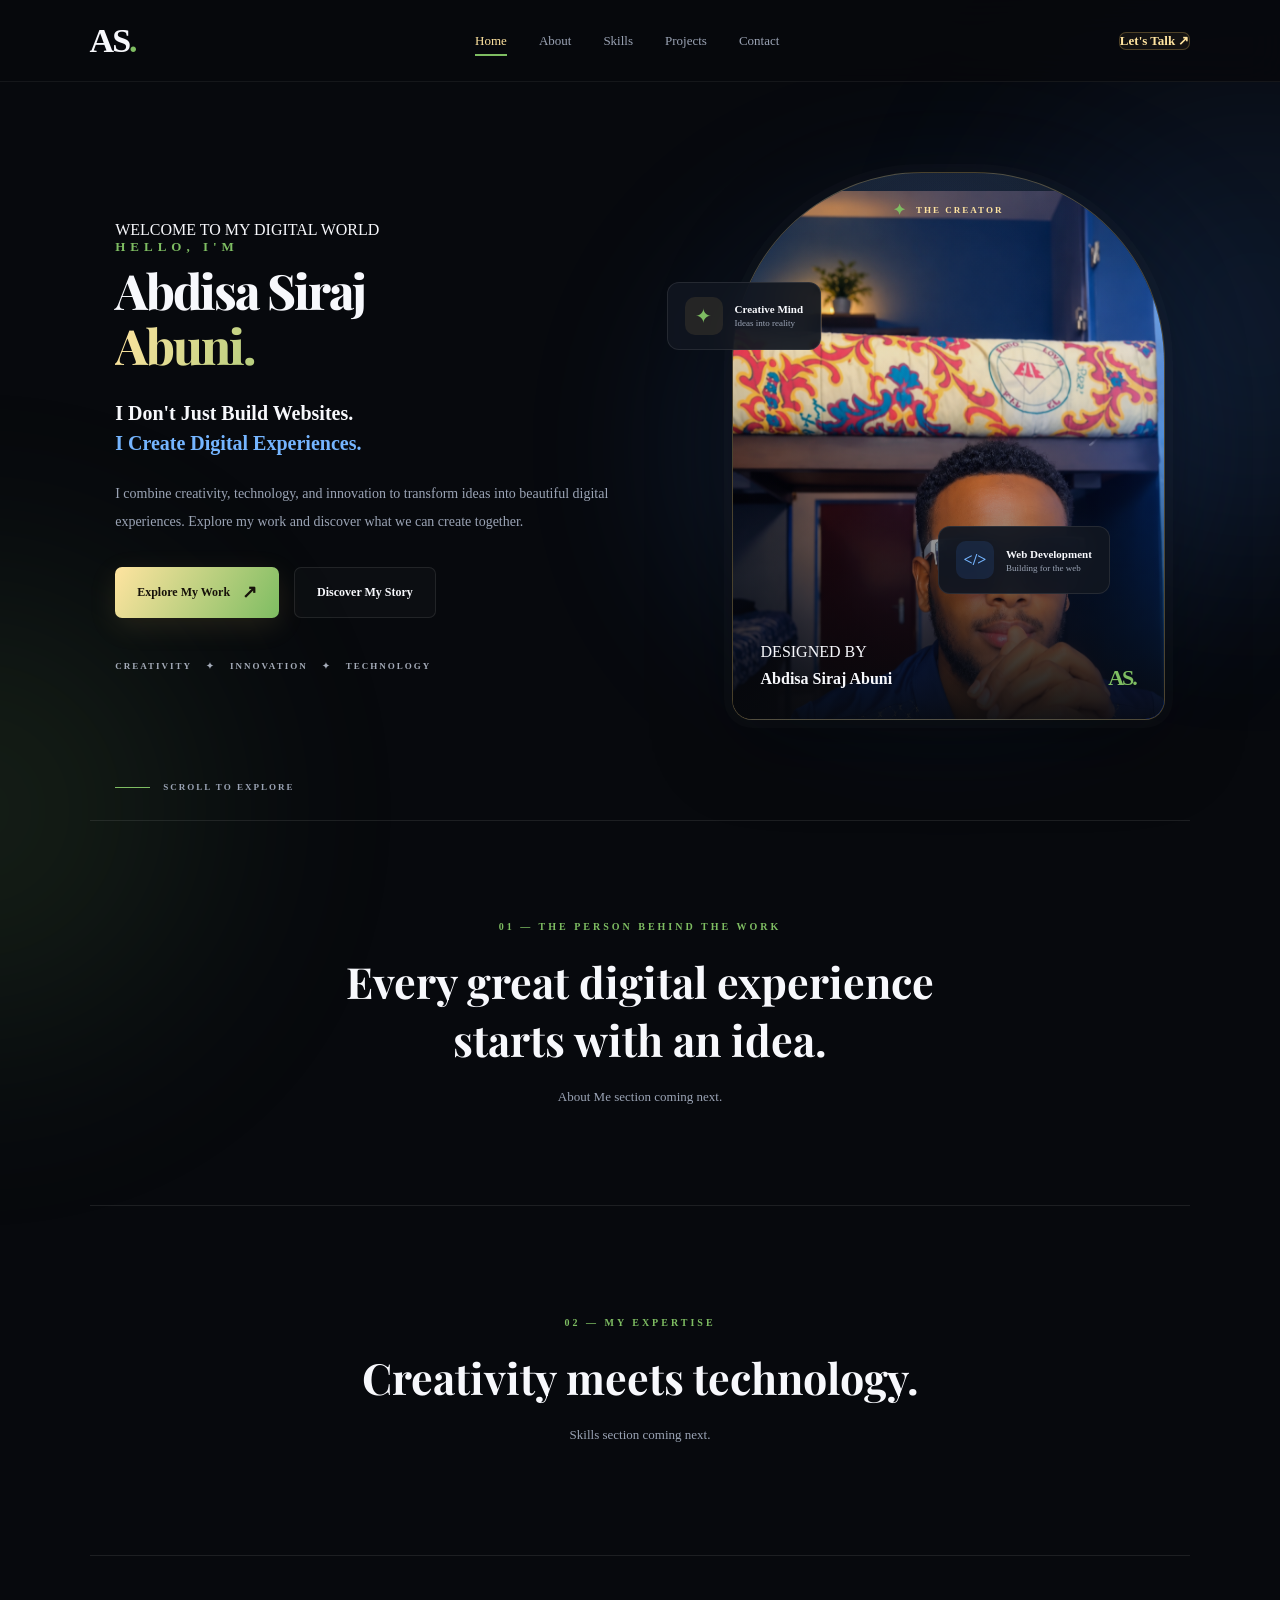
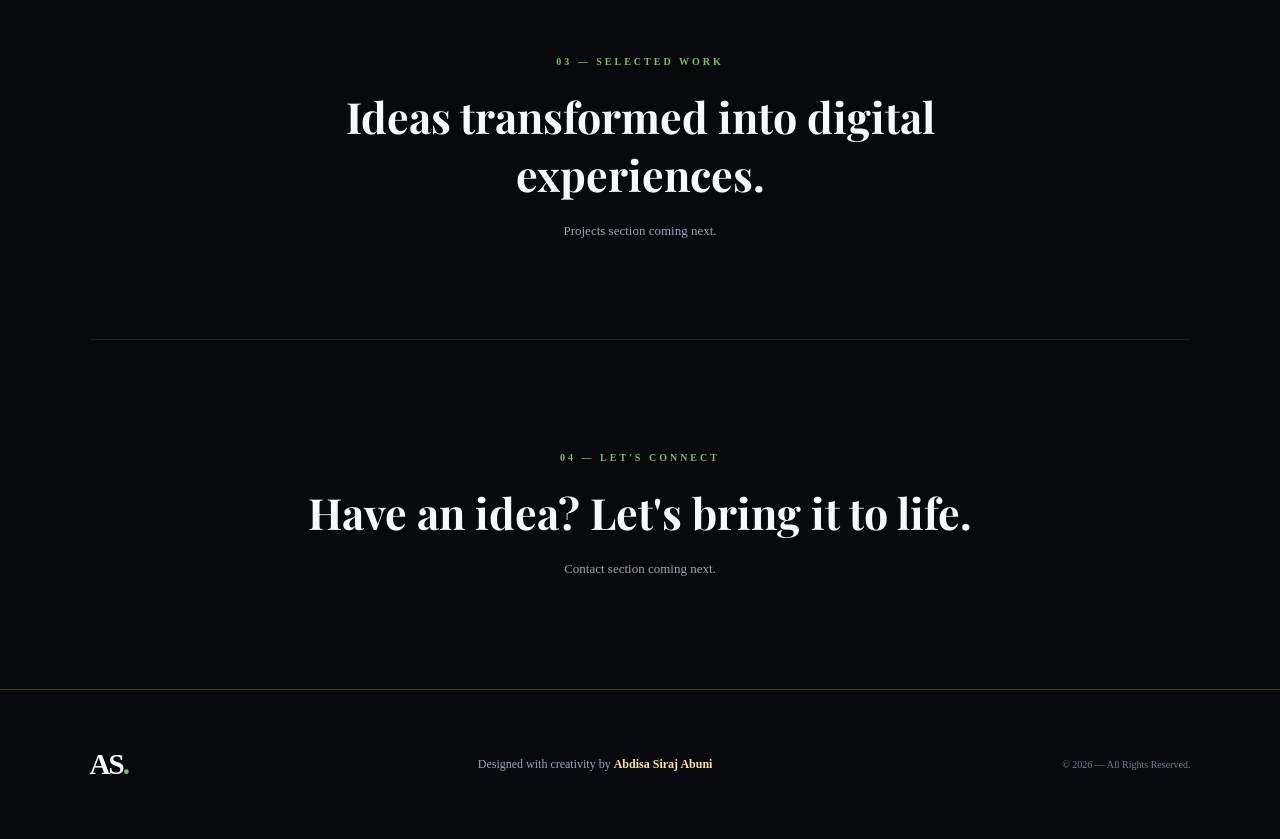
==== index.html @ e52b50d0 "my original portfolio" ====
<!DOCTYPE html><html lang="en">
<head>
    <meta charset="UTF-8">
    <meta name="viewport" content="width=device-width, initial-scale=1.0"><meta name="description" content="The personal portfolio of Abdisa Siraj Abuni, showcasing web development, creative design, and digital projects.">

<title>Abdisa Siraj Abuni | Digital Creator</title>

<link rel="stylesheet" href="style.css">

<link rel="preconnect" href="https://fonts.googleapis.com">
<link rel="preconnect" href="https://fonts.gstatic.com" crossorigin>

<link href="https://fonts.googleapis.com/css2?family=Inter:wght@400;500;600;700;800&family=Playfair+Display:wght@600;700;800&display=swap" rel="stylesheet">

</head><body><!-- Background Decoration -->
<div class="background-glow glow-one"></div>
<div class="background-glow glow-two"></div>

<!-- Navigation -->
<header class="navbar">
    <a href="#home" class="logo">
        AS<span>.</span>
    </a>

    <nav class="nav-links" id="navLinks">
        <a href="#home" class="active">Home</a>
        <a href="#about">About</a>
        <a href="#skills">Skills</a>
        <a href="#projects">Projects</a>
        <a href="#contact">Contact</a>
    </nav>

    <a href="#contact" class="nav-button">Let's Talk ↗</a>

    <button class="menu-toggle" id="menuToggle"
            aria-label="Open navigation menu"
            aria-expanded="false">
        ☰
    </button>
</header>

<!-- Hero Section -->
<main>

    <section class="hero" id="home">

        <div class="hero-content">

            <div class="availability">
                <span class="status-dot"></span>
                WELCOME TO MY DIGITAL WORLD
            </div>

            <p class="intro">HELLO, I'M</p>

            <h1>
                Abdisa Siraj
                <span class="name-highlight">Abuni.</span>
            </h1>

            <h2>
                I Don't Just Build Websites.
                <span>I Create Digital Experiences.</span>
            </h2>

            <p class="hero-description">
                I combine creativity, technology, and innovation
                to transform ideas into beautiful digital experiences.
                Explore my work and discover what we can create together.
            </p>

            <div class="hero-buttons">
                <a href="#projects" class="btn btn-primary">
                    Explore My Work <span>↗</span>
                </a>

                <a href="#about" class="btn btn-secondary">
                    Discover My Story
                </a>
            </div>

            <div class="hero-social">
                <span>CREATIVITY</span>
                <span class="social-divider">✦</span>
                <span>INNOVATION</span>
                <span class="social-divider">✦</span>
                <span>TECHNOLOGY</span>
            </div>

        </div>

        <!-- Profile Image -->
        <div class="hero-visual">

            <div class="image-glow"></div>

            <div class="profile-frame">

                <div class="frame-label">
                    <span>✦</span> THE CREATOR
                </div>

                <img
                    src="images/profile.png"
                    alt="Portrait of Abdisa Siraj Abuni"
                    class="profile-image"
                >

                <div class="image-overlay"></div>

                <div class="profile-caption">
                    <div>
                        <span class="caption-label">DESIGNED BY</span>
                        <h3>Abdisa Siraj Abuni</h3>
                    </div>

                    <span class="caption-symbol">AS.</span>
                </div>

            </div>

            <div class="floating-card card-top">
                <span class="floating-icon">✦</span>
                <div>
                    <strong>Creative Mind</strong>
                    <small>Ideas into reality</small>
                </div>
            </div>
            <div class="floating-card card-bottom">
                <span class="code-icon">&lt;/&gt;</span>
                <div>
                    <strong>Web Development</strong>
                    <small>Building for the web</small>
                </div>
            </div>

        </div>

        <a href="#about" class="scroll-indicator">
            <span class="scroll-line"></span>
            SCROLL TO EXPLORE
        </a>

    </section>

    <!-- Other sections will be added in the next steps -->

    <section class="coming-soon" id="about">
        <p>01 — THE PERSON BEHIND THE WORK</p>
        <h2>Every great digital experience starts with an idea.</h2>
        <span>About Me section coming next.</span>
    </section>

    <section class="coming-soon" id="skills">
        <p>02 — MY EXPERTISE</p>
        <h2>Creativity meets technology.</h2>
        <span>Skills section coming next.</span>
    </section>

    <section class="coming-soon" id="projects">
        <p>03 — SELECTED WORK</p>
        <h2>Ideas transformed into digital experiences.</h2>
        <span>Projects section coming next.</span>
    </section>

    <section class="coming-soon" id="contact">
        <p>04 — LET'S CONNECT</p>
        <h2>Have an idea? Let's bring it to life.</h2>
        <span>Contact section coming next.</span>
    </section>

</main>

<!-- Footer -->
<footer class="footer">
    <a href="#home" class="logo">AS<span>.</span></a>

    <p>
        Designed with creativity by
        <strong>Abdisa Siraj Abuni</strong>
    </p>

    <span>© 2026 — All Rights Reserved.</span>
</footer>

<script src="script.js"></script>

</body>
</html>
---- style.css ----
:root{
--ag-black: #07090d;
--ag-dark: #0b0e14;
--ag-card: #111620;
--ag-card-light:#161d29;
--ag-gold:#7ebd62;
--ag-gold-light:#ffe4a0;
--ag-gold-dark:#a77a2b;

--ag-blue:#4389ff;
--ag-blue-light:#75b5ff;

--ag-white:#f7f8fc;
--ag-muted:#9ba4b5;

--ag-border:rgba(255,255,255,0.09);
--ag-gold-border:rgba(231,189,98,0.28);

--ag-radius:20px;

--ag-transition:0.33s ease;

}
*{
    margin: 0;
    padding: 0;
    box-sizing:border-box;
}
html{
    scroll-behavior: smooth;
    scroll-padding-top:100px ;
}     
body{
    min-width: 320px;
    overflow-x: hidden;

    background: var(--ag-black);
    color: var(--ag-white);
    font-family: "Inter" , Arial ,sans-serif;
    line-height: 1.7;
    -webkit-font-smoothing: antialiased;
}     
body , input , textarea{font:inherit}
button{cursor: pointer;}
a{color: inherit; text-decoration: none;}
img{display: block;
     max-width: 100%;}
section{
    position: relative;
    scroll-margin-top: 90px;
}     
::selection{
    background: var(--ag-gold);
    color: var(--ag-black);
}
::-webkit-scrollbar{width: 9px;}
::-webkit-scrollbar-track{
    background: var(--ag-black);
}
::-webkit-scrollbar-thumb{
    background: #373a42;
    border-radius: 20px;
}
::-webkit-scrollbar-thumb:hover{
    background: var(--ag-gold-dark);
}
       /* BACKGROUND DECORATION */
.background-glow{
    position: fixed;
    width: 450px;
    height: 450px;
    border-radius: 50%;
    filter: blur(120px);
    opacity: 0.12;
    pointer-events: none;
    z-index: -1;
}  
.glow-one{top: 10% ;
     right: -200px;
    background: var(--ag-blue);
    }     
 .glow-two{top: 65% ;
     left: -250px;
    background: var(--ag-gold);
    } 
     /* NAVIGATION BAR       */
  .navbar{
    position: sticky;
    top: 0;
    z-index: 1000;
    width: 100%;
    min-height: 82px;
    padding: 0 7%;
    display: flex;
    align-items: center;
    justify-content: space-between;
    gap: 28px;
    background: rgba(7,9,13,0.88);
    border-bottom: 1px solid rgba(255,255,255,0.06);
    backdrop-filter: blur(18px);
    -webkit-backdrop-filter: blur(18px);
  }   
  .logo{
    display: inline-flex;
    align-items: center;
    font-size: 34px;
    font-weight: 800;
    letter-spacing: -2px;

    color: var(--ag-white);
    flex-shrink: 0;
  }
 .logo span{
    color: var(--ag-gold);

 } 
 .nav-links{
    display: flex;
    align-items: center;
    justify-content: center;
    gap: 32px;
 }
 .nav-links a{
    position: relative;
    padding: 10px 0;
    color: var(--ag-muted);
    font-size: 13px;
    font-weight: 500;
    transition: color var(--ag-transition);
 }
 .nav-links a::after{
    content: "";
    position: absolute;
    left: 0;
    bottom: 3px;
    width: 0;
    height: 2px;
    background: var(--ag-gold);
    transition: width var(--ag-transition);
 }
 .nav-links a:hover , .nav-links a.active{
   color: var(--ag-gold-light);
 }
 .nav-links a:hover::after,
 .nav-links a.active::after{
    width: 100%;
 }
 .nav-button{
    padding: 12px 21xp;
    border: 1px solid var(--ag-gold-border);
    border-radius: 7px;
    background: rgba(231,189,98,0.06);
    color: var(--ag-gold-light);
    font-size: 13px;
    font-weight: 600;
    white-space: nowrap;
    transition: background var(--ag-transition),
    color var(--ag-transition),
    transform var(--ag-transition);
 }

.nav-button:hover{
    background: var(--ag-gold);
    color: var(--ag-black);
    transform: translateY(-2px);
}
.menu-toggle{
    display: none;
    width: 43px;
    height: 43px;
    border: 1px solid var(--ag-border);
    border-radius: 9px;
    background: var(--ag-card);
    color: var(--ag-gold);
    font-size: 23px;
}
                            /* HERO SECTION */
  .hero{
    position: relative;
    min-height: calc(100vh-82px);
    min-height: calc(100svh-82px);
    padding: 90px 9% 100px;
    display: grid;
    grid-template-columns: 1.12fr 0.88fr;
    align-items: center;
    gap: 65px;
    max-width: 1700px;
    margin: 0 auto;
  }                    
  .hero-content{
    position: relative;
    z-index: 2;
    animation: slideInleft 1s ease both;
  }       
  .availablity{
    display: inline-flex;
    align-items: center;
    gap: 10px;
    margin-bottom: 30px;
    padding: 9px 14px;
    border: 1px solid var(--ag-border);
    border-radius: 50px;
    letter-spacing: 1.5px;
    font-size: 10px;
    font-weight: 600;
    color: #c6cbd5;
    background: rgba(255,255,255,0.025);
  }
  .status-dot{
    width: 8px;
    height: 8px;
    border: 50%;
    background: #56d99b;
    box-shadow: 0 0 12px rgba(86, 217,155,0.7);
    animation: pulse 2s infinite;
  }
  .intro{
    margin-bottom: 8px;
    color: var(--ag-gold);
    font-size: 13px;
    font-weight: 700;
    letter-spacing: 5px;
  }
  .hero h1{
    max-width: 750px;
    font-family:"Playfair Display" , Georgia , serif ;
    font-size: clamp(44px,5.4vh , 78px);
    font-weight: 800;
    line-height: 1.12;
    letter-spacing: -2px;
    overflow-wrap: anywhere;
  }
  .name-highlight{
    display: block;
    background: linear-gradient(
      110deg ,
      var(--ag-gold-light),
      var(--ag-gold),
      #fff1c6
    );
-webkit-background-clip: text;
background-clip:text ;

-webkit-text-fill-color: transparent;
color: var(--ag-gold);
  }
  .hero h2{
    max-width: 650px;
    margin-top: 26px;
    font-size: clamp(20px , 2.2vh,29px);
    font-weight: 600;
    line-height: 1.5;
  }
  .hero h2 span{
    display: block;
    color: var(--ag-blue-light);
  }
  .hero-description{
    max-width: 550px;
    margin-top: 22px;
    font-size: 14px;
    line-height: 1.95;
    color: var(--ag-muted);

  }
  .hero-buttons{
    display: flex;
    align-items: center;
    flex-wrap: wrap;
    gap: 15px;
    margin-top: 32px;
  }
  .btn{
    min-height: 51px;
    padding: 14px 22px;
    align-items: center;
    display: inline-flex;
    justify-content: center;
    gap: 12px;
    border-radius: 7px;
    font-size: 12px;
    font-weight: 700;
    transition: transform var(--ag-transition),
    background var(--ag-transition),
    border-color var(--ag-transition),
    box-shadow var(--ag-transition);
  }
  .btn-primary{
    background: linear-gradient(120deg ,
    var(--ag-gold-light) , var(--ag-gold));
    color: #17120a;
    box-shadow: 0 8px 28px rgba(231,189,98,0.12);
  }
    .btn-primary:hover{
      transform: translateY(-4px);
      box-shadow: 0 12px 35px rgba(231,189,98,0.25);
    }
     .btn-primary span{font-size: 18px;}
   .btn-secondary{
    border: 1px solid var(--ag-border);
    color: var(--ag-white);
    background: rgba(255,255,255,0.025);
   }  
   .btn-secondary:hover{
    transform: translateY(-4px);
    background: rgba(67,137,255,0.09);
    border-color: var(--ag-blue);
   }
   .hero-social{
    display: flex;
    align-items: center;
    flex-wrap: wrap;
    gap: 14px;
    margin-top: 43px;
    color: #a5acb9;
    font-size: 9px;
    font-weight: 600;
    letter-spacing: 2px;
   }
   .social-devider{
    font-size: 12px;
    color: var(--ag-gold);
   }

       /* PROFILE IMAGE AND HERO VISUAL */
 .hero-visual{
  position: relative;
  width: 100%;
  max-width: 440px;
  margin-left: auto;
  animation: slideInRight 1s ease both;
  animation-delay: 0.15s;

 }      
 .image-glow{
  position: absolute;
  inset: 10% -8%;
  border-radius: 50%;
  background: var(--ag-blue);
  filter: blur(100px);
  opacity: 0.16;
  pointer-events: none;
 }
 .profile-frame{
  position: relative;
  width: 100%;
  aspect-ratio: 0.79;
  overflow: hidden;
  border: 1px solid var(--ag-gold-border);
 border-radius: 190px 190px 20px 20px;
 background: radial-gradient(
  circle at 50% 20% ,
  rgba(67,137,255,0.15),
  transparent 55%
 ),
 linear-gradient(145deg , #18202d,#0b0e14);
 box-shadow: 0 0 0 8px rgba(255,255,255,0.015),
 0 25px 80px rgba(0,0,0,0.4);
 }
 .profile-frame::before{
  content: "";
  inset: 12px;
  z-index: 3;
  border-radius: 180px 180px 13px 13px;
  border:1px solid rgba(231,189,98,0.2) ;
  pointer-events: none;
 }
 .frame-label{
  position: absolute;
  top: 28px;
  left: 50%;
  z-index: 4;
  transform: translateX(-50%);
  display: flex;
  align-items: center;
  gap: 8px;
  color: var(--ag-gold-light);
  font-size: 9px;
  font-weight: 700;
  letter-spacing: 2px;
  white-space: nowrap;
 }
 .frame-label span{
  color: var(--ag-gold);
  font-size: 15px;
 }
 .profile-image{
  position: absolute;
  width: 100%;
  height: 100%;
  object-fit: cover;
  object-position: center top;
  transition: transform 0.7s ease;
 }
 .profile-frame:hover .profile-image{
  transform: scale(1.045);
 }
 .image-overlay{
  position: absolute;
  inset: 0;
  z-index: 1;
  background: linear-gradient(
    rgba(7,9,13,0.08) 30%,
    rgba(7,9,13,0.12) 48%,
    rgba(7,9,13,0.94) 100%
  );
 }
 .profile-caption{
  position: absolute;
  left: 28px;
  right: 28px;
  bottom: 28px;
  z-index: 4;
  display: flex;
  align-items: flex-end;
  justify-content: space-between;
  gap: 10px;
 }
 .caption-lable{
  color: var(--ag-gold);
  font-size: 9px;
  font-weight: 700;
  letter-spacing: 2px;
 }
.profile-caption h3{
  margin-top: 6px;
  font-size: 16px;
  font-weight: 700;
  line-height: 1.5;
  
}
.caption-symbol{
  color: var(--ag-gold);
  font-size: 22px;
  font-weight: 800;
  letter-spacing: -2px;
}
.floating-card{
  position: absolute;
  z-index: 5;
  display: flex;
  align-items: center;
  gap: 12px;
  padding: 14px 17px;
  border: 1px solid var(--ag-border);
  border-radius: 12px;
  background: rgba(17,22 ,32,0.92);
  box-shadow: 0 15 40px rgba(0,0,0,0.3);
  backdrop-filter: blur(15px);
  -webkit-backdrop-filter: brur(15px);
  animation: flatCard 4s ease-in-out infinite;
}
.card-top {
top: 20%;
left: -65px;
}
.card-bottom{
  right: 55px;
  bottom: 23%;
  animation-delay: -2s;
}
.floating-icon{
  display: grid;
  place-items: center;
  width: 38px;
  height: 38px;
  border-radius: 10px;
  background: rgba(231,189,98,0.1);
  font-size: 20px;
  color: var(--ag-gold);
}
.code-icon {
display: grid;
place-items: center;

width: 38px;
height: 38px;

border-radius: 10px;

background: rgba(67, 137, 255, 0.13);

color: var(--ag-blue-light);

font-size: 16px;
font-weight: 800;

}
.floating-card strong {
display: block;

color: var(--ag-white);

font-size: 11px;
font-weight: 700;

}

.floating-card small {
display: block;

margin-top: 3px;

color: var(--ag-muted);

font-size: 9px;

}
/* ==========================================
6. SCROLL INDICATOR
========================================== */

.scroll-indicator {
position: absolute;

left: 9%;
bottom: 28px;

display: flex;
align-items: center;

gap: 13px;

color: var(--ag-muted);

font-size: 9px;
font-weight: 600;

letter-spacing: 2px;

transition: color var(--ag-transition);

}
.scroll-indicator:hover {
color: var(--ag-gold);
}

.scroll-line {
width: 35px;
height: 1px;

background: var(--ag-gold);

}
/* ==========================================
7. TEMPORARY SECTION PLACEHOLDERS
========================================== */

.coming-soon {
max-width: 1100px;

min-height: 350px;

margin: 0 auto;
padding: 100px 30px;

display: flex;
flex-direction: column;
align-items: center;
justify-content: center;

text-align: center;

border-top: 1px solid var(--ag-border);

}

.coming-soon > p {
margin-bottom: 20px;

color: var(--ag-gold);

font-size: 10px;
font-weight: 700;

letter-spacing: 3px;

}

.coming-soon h2 {
max-width: 700px;

font-family: "Playfair Display", Georgia, serif;

font-size: clamp(28px, 4vw, 43px);
line-height: 1.35;

}
.coming-soon > span {
margin-top: 20px;

color: var(--ag-muted);

font-size: 13px;

}
/* ==========================================
8. FOOTER
========================================== */

.footer {
position: relative;

min-height: 150px;

padding: 35px 7%;

display: flex;
align-items: center;
justify-content: space-between;

flex-wrap: wrap;

gap: 20px;

background: #080a0f;

border-top: 1px solid var(--ag-gold-border);

}

.footer .logo {
font-size: 29px;
}

.footer p {
color: var(--ag-muted);

font-size: 12px;
text-align: center;

}

.footer p strong {
color: var(--ag-gold-light);

font-weight: 600;

}

.footer > span {
color: #747d8d;

font-size: 10px;
text-align: right;

}
/* ==========================================
9. ANIMATIONS
========================================== */

@keyframes slideInLeft {
from {
opacity: 0;
transform: translateX(-35px);
}

to {
    opacity: 1;
    transform: translateX(0);
}

}

@keyframes slideInRight {
from {
opacity: 0;
transform: translateX(35px);
}

to {
    opacity: 1;
    transform: translateX(0);
}

}

@keyframes pulse {
0%,
100% {
opacity: 1;
transform: scale(1);
}

50% {
    opacity: 0.6;
    transform: scale(0.85);
}

}

@keyframes floatCard {
0%,
100% {
transform: translateY(0);
}

50% {
    transform: translateY(-9px);
}

}

/* ==========================================
10. RESPONSIVE DESIGN — TABLETS
========================================== */

@media (max-width: 1100px) {

.navbar {
    padding: 0 5%;
    gap: 18px;
}

.nav-links {
    gap: 20px;
}

.hero {
    padding: 75px 7% 100px;

    grid-template-columns: 1fr 0.8fr;

    gap: 40px;
}

.hero h1 {
    font-size: clamp(42px, 6vw, 65px);
}

.hero-visual {
    max-width: 360px;
}

.card-top {
    left: -35px;
}

.card-bottom {
    right: -30px;
}

.floating-card {
    padding: 11px 12px;
}

}

/* ==========================================
11. RESPONSIVE DESIGN — MOBILE NAVIGATION
========================================== */

@media (max-width: 800px) {

.navbar {
    min-height: 72px;

    padding: 0 5%;
}

.logo {
    font-size: 30px;
}

.nav-button {
    margin-left: auto;

    padding: 10px 14px;

    font-size: 11px;
}

.menu-toggle {
    display: inline-flex;
    align-items: center;
    justify-content: center;

    flex-shrink: 0;
}

.nav-links {
    position: absolute;

    top: calc(100% + 1px);
    left: 0;
    right: 0;

    display: none;
    flex-direction: column;
    align-items: stretch;

    gap: 0;

    padding: 12px 5% 20px;

    background: rgba(7, 9, 13, 0.98);

    border-bottom: 1px solid var(--ag-gold-border);

    box-shadow: 0 20px 30px rgba(0, 0, 0, 0.3);
}

.nav-links.active {
    display: flex;

    animation: menuAppear 0.25s ease both;
}

.nav-links a {
    padding: 14px 8px;

    border-bottom: 1px solid rgba(255, 255, 255, 0.04);

    font-size: 13px;
}

.nav-links a::after {
    display: none;
}

@keyframes menuAppear {
    from {
        opacity: 0;
        transform: translateY(-8px);
    }

    to {
        opacity: 1;
        transform: translateY(0);
    }
}

}

/* ==========================================
12. RESPONSIVE DESIGN — SMALL SCREENS
========================================== */

@media (max-width: 650px) {

.hero {
    min-height: auto;

    padding: 65px 6% 95px;

    grid-template-columns: 1fr;

    gap: 60px;
}

.hero-content {
    text-align: center;
}

.availability {
    justify-content: center;

    max-width: 100%;

    font-size: 9px;
    letter-spacing: 1px;
}

.hero h1 {
    font-size: clamp(40px, 10vw, 58px);

    letter-spacing: -1.5px;
}

.hero h2 {
    margin-top: 20px;

    font-size: 22px;
}

.hero-description {
    margin: 20px auto 0;

    font-size: 13px;
}

.hero-buttons {
    justify-content: center;
}

.hero-social {
    justify-content: center;

    gap: 10px;

    margin-top: 32px;

    font-size: 8px;
    letter-spacing: 1px;
}

.hero-visual {
    width: 85%;

    max-width: 340px;

    margin: 0 auto;
}

.profile-frame {
    aspect-ratio: 0.82;
}

.card-top {
    top: 20%;
    left: -28px;
}

.card-bottom {
    right: -25px;
    bottom: 20%;
}

.floating-card {
    gap: 8px;

    padding: 10px;
}

.floating-icon,
.code-icon {
    width: 31px;
    height: 31px;

    font-size: 15px;
}

.floating-card strong {
    font-size: 9px;
}

.floating-card small {
    font-size: 8px;
}

.profile-caption {
    left: 24px;
    right: 24px;
    bottom: 24px;
}

.profile-caption h3 {
    font-size: 13px;
}

.frame-label {
    top: 26px;

    font-size: 8px;
}

.scroll-indicator {
    left: 50%;
    bottom: 30px;

    transform: translateX(-50%);

    white-space: nowrap;

    font-size: 8px;
}

.coming-soon {
    min-height: 300px;

    padding: 75px 7%;
}

.coming-soon > p {
    font-size: 9px;
    letter-spacing: 2px;
}
.coming-soon h2 {
    font-size: 30px;
}

.footer {
    padding: 35px 6%;

    flex-direction: column;
    justify-content: center;

    gap: 15px;
}

.footer p {
    line-height: 1.9;
}

.footer > span {
    text-align: center;
}

}

/* ==========================================
13. VERY SMALL PHONES
========================================== */

@media (max-width: 380px) {

.navbar {
    padding: 0 4%;

    gap: 10px;
}

.logo {
    font-size: 26px;
}

.nav-button {
    padding: 9px 10px;

    font-size: 10px;
}

.menu-toggle {
    width: 38px;
    height: 38px;
}

.hero {
    padding-right: 5%;
    padding-left: 5%;
}

.hero h1 {
    font-size: 38px;
}

.hero h2 {
    font-size: 19px;
}

.hero-buttons {
    flex-direction: column;
    align-items: stretch;
}

.btn {
    width: 100%;
}

.hero-visual {
    width: 82%;
}

.card-top {
    left: -22px;
}

.card-bottom {
    right: -20px;
}

}

/* ==========================================
14. ACCESSIBILITY & REDUCED MOTION
========================================== */

:focus-visible {
outline: 2px solid var(--ag-gold);
outline-offset: 4px;
}

@media (prefers-reduced-motion: reduce) {

*,
*::before,
*::after {
    scroll-behavior: auto !important;

    animation-duration: 0.01ms !important;
    animation-iteration-count: 1 !important;

    transition-duration: 0.01ms !important;
}

}
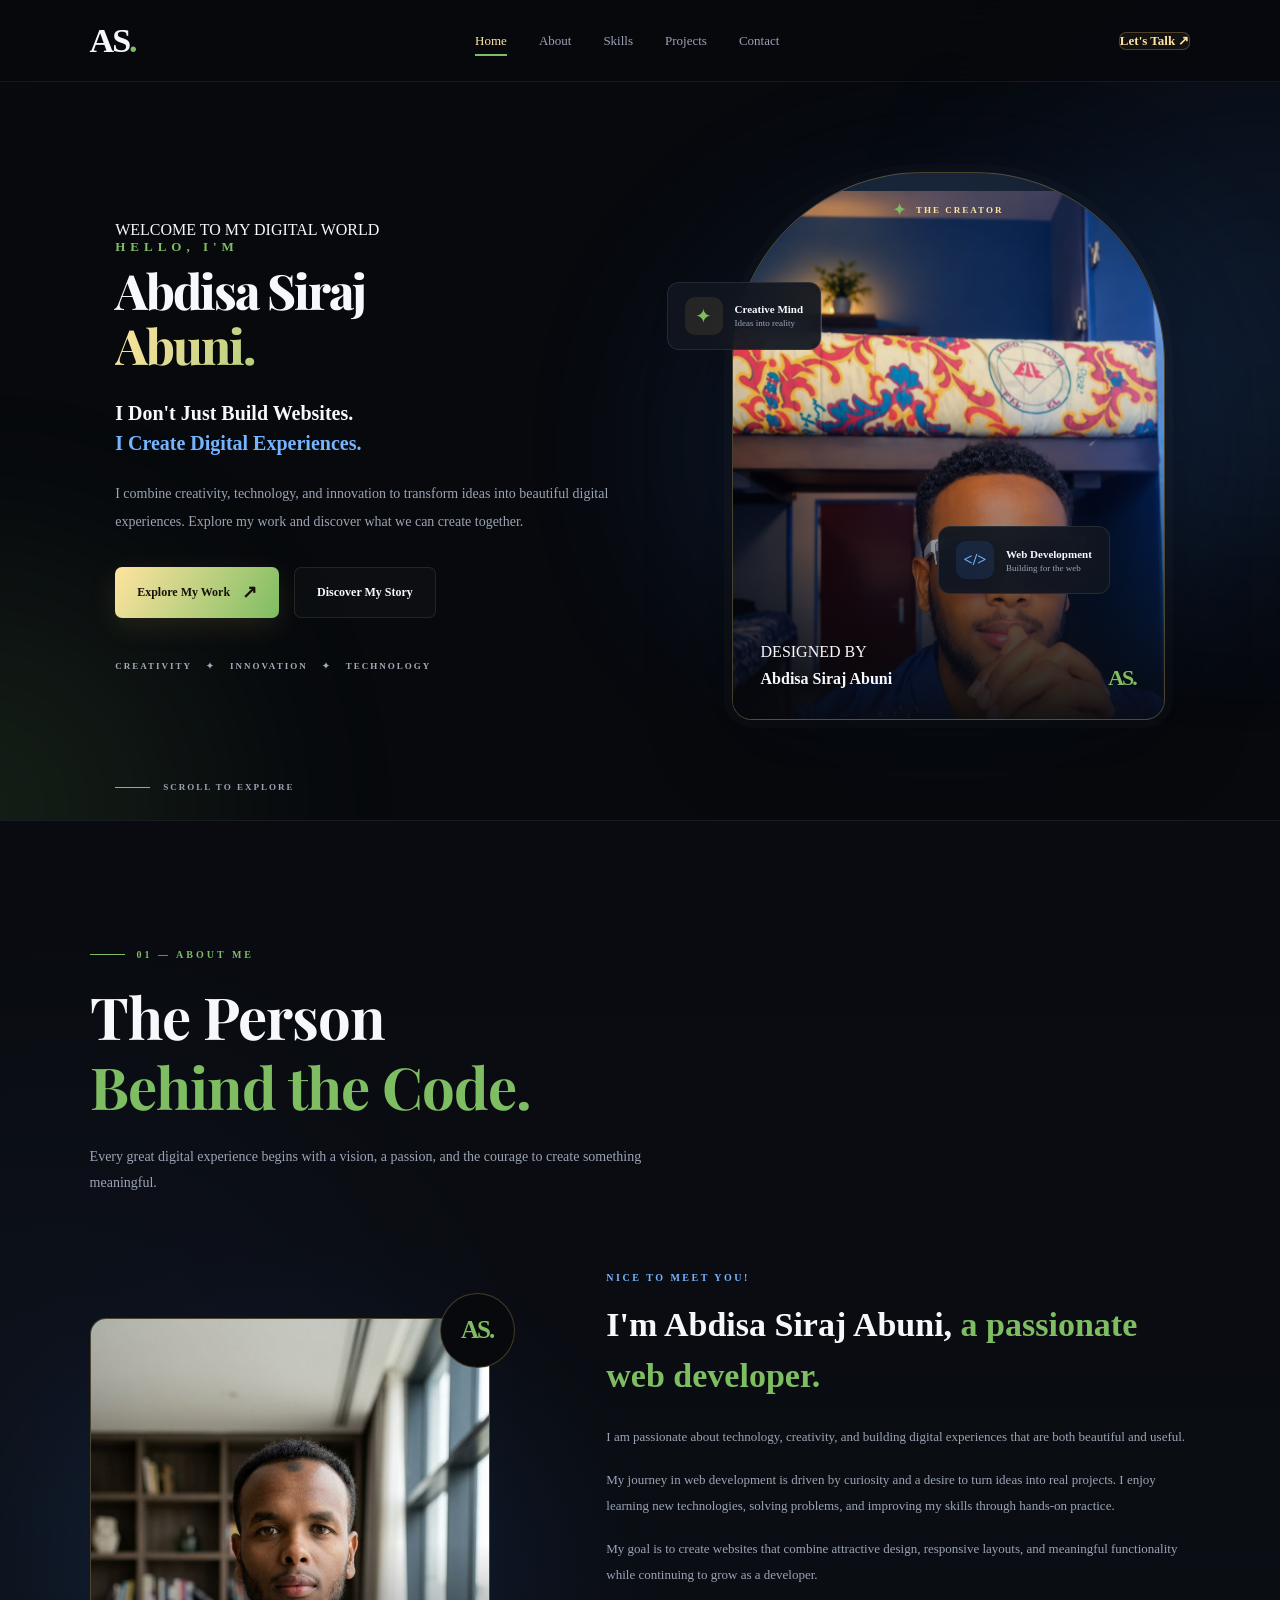
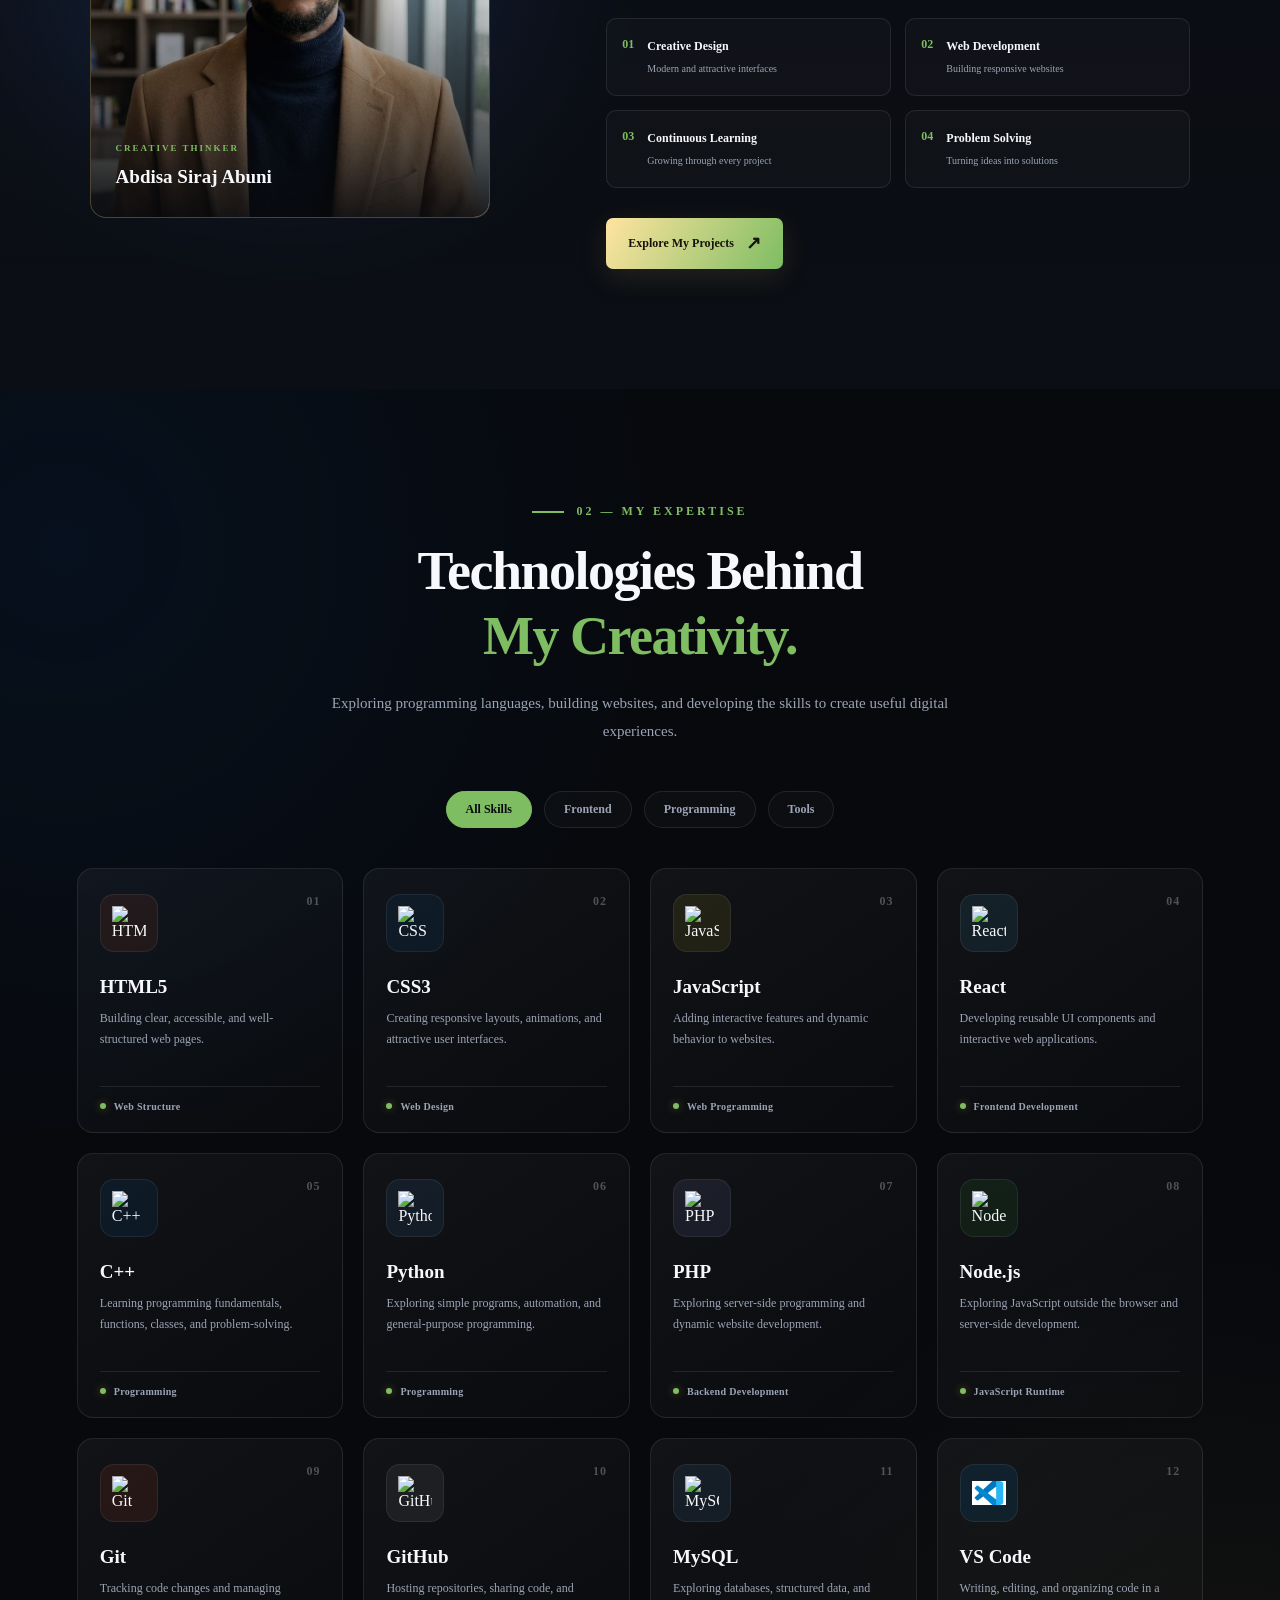
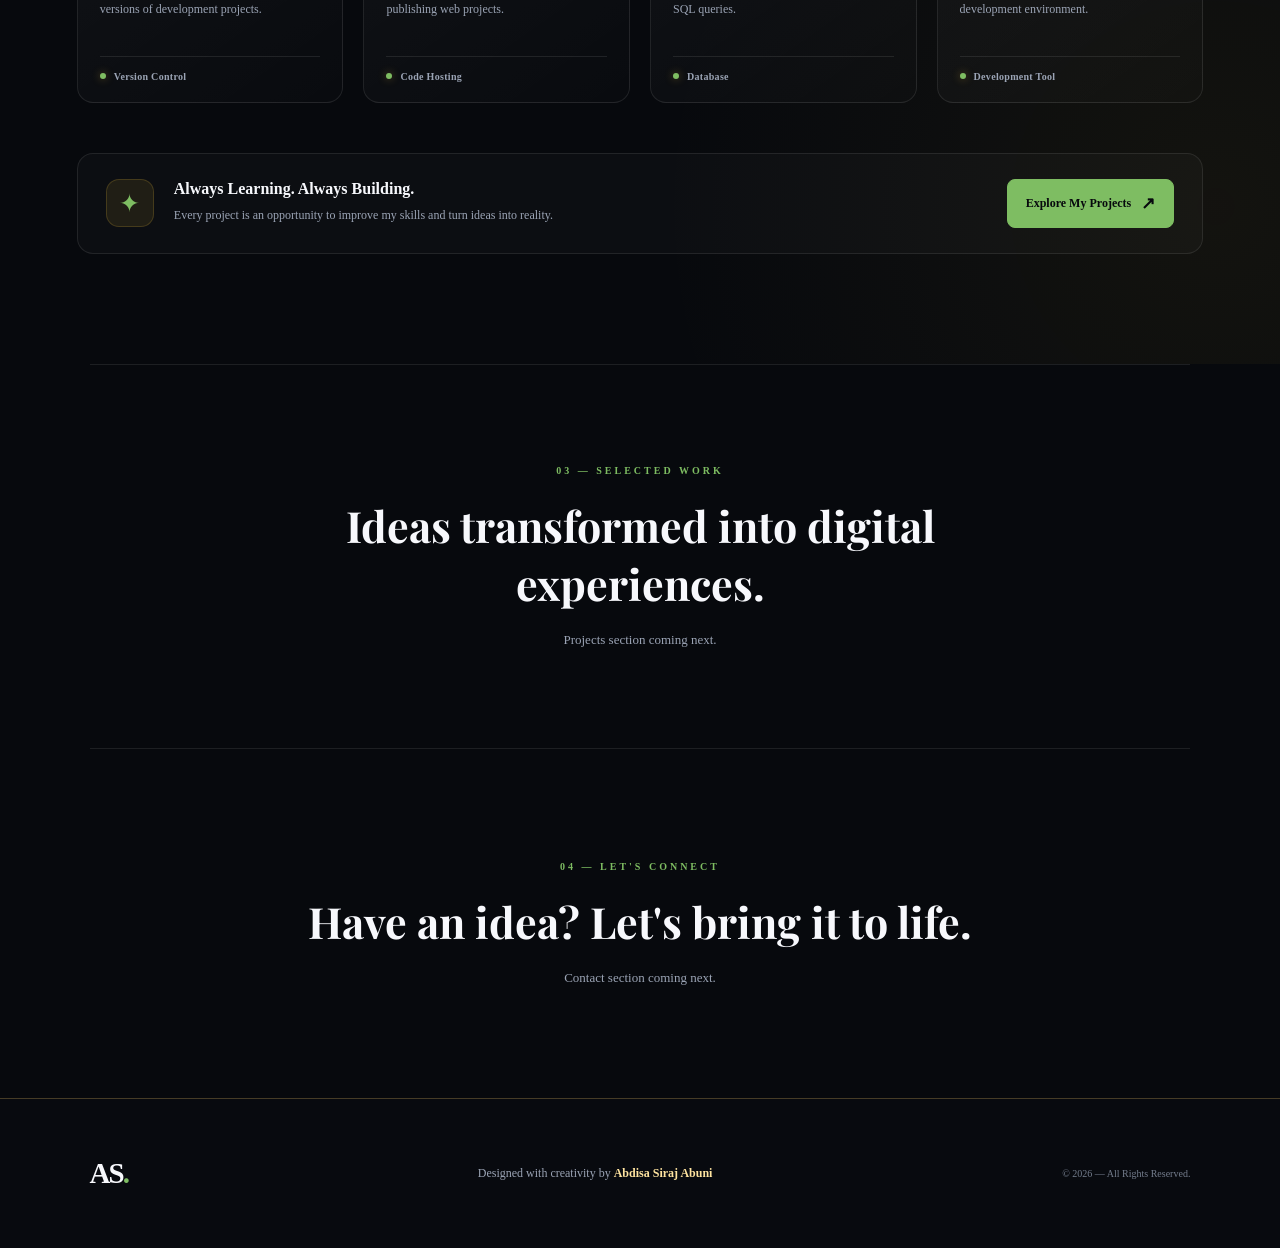
==== commit a800c5a9: "about and skill are updated" ====
--- a/index.html
+++ b/index.html
@@ -145,18 +145,488 @@
 
     <!-- Other sections will be added in the next steps -->
 
-    <section class="coming-soon" id="about">
-        <p>01 — THE PERSON BEHIND THE WORK</p>
-        <h2>Every great digital experience starts with an idea.</h2>
-        <span>About Me section coming next.</span>
-    </section>
-
-    <section class="coming-soon" id="skills">
-        <p>02 — MY EXPERTISE</p>
-        <h2>Creativity meets technology.</h2>
-        <span>Skills section coming next.</span>
-    </section>
-
+   <!-- ABOUT ME SECTION --><section class="about-section" id="about"><div class="about-container">
+
+    <!-- Section Heading -->
+    <div class="about-heading">
+        <span class="section-label">
+            <span class="label-line"></span>
+            01 — ABOUT ME
+        </span>
+
+        <h2>
+            The Person
+            <span>Behind the Code.</span>
+        </h2>
+
+        <p>
+            Every great digital experience begins with a vision,
+            a passion, and the courage to create something meaningful.
+        </p>
+    </div>
+
+    <!-- About Content -->
+    <div class="about-content">
+
+        <!-- Left Side: Image -->
+        <div class="about-image-wrapper">
+
+            <div class="about-image-glow"></div>
+
+            <div class="about-image-frame">
+
+                <img
+                    src="images/image.png"
+                    alt="Portrait of Abdisa Siraj Abuni"
+                    class="about-image"
+                >
+
+                <div class="about-image-overlay"></div>
+
+                <div class="about-image-caption">
+                    <span>CREATIVE THINKER</span>
+                    <h3>Abdisa Siraj Abuni</h3>
+                </div>
+
+            </div>
+
+            <div class="about-decoration">
+                <span>AS.</span>
+            </div>
+
+        </div>
+
+        <!-- Right Side: Biography -->
+        <div class="about-details">
+
+            <span class="about-greeting">
+                NICE TO MEET YOU!
+            </span>
+
+            <h3>
+                I'm Abdisa Siraj Abuni,
+                <span>a passionate web developer.</span>
+            </h3>
+
+            <p>
+                I am passionate about technology, creativity,
+                and building digital experiences that are both
+                beautiful and useful.
+            </p>
+
+            <p>
+                My journey in web development is driven by curiosity
+                and a desire to turn ideas into real projects.
+                I enjoy learning new technologies, solving problems,
+                and improving my skills through hands-on practice.
+            </p>
+
+            <p>
+                My goal is to create websites that combine attractive
+                design, responsive layouts, and meaningful functionality
+                while continuing to grow as a developer.
+            </p>
+
+            <!-- Information Cards -->
+            <div class="about-info-grid">
+
+                <div class="about-info-card">
+                    <span class="info-number">01</span>
+                    <div>
+                        <h4>Creative Design</h4>
+                        <p>Modern and attractive interfaces</p>
+                    </div>
+                </div>
+
+                <div class="about-info-card">
+                    <span class="info-number">02</span>
+                    <div>
+                        <h4>Web Development</h4>
+                        <p>Building responsive websites</p>
+                    </div>
+                </div>
+
+                <div class="about-info-card">
+                    <span class="info-number">03</span>
+                    <div>
+                        <h4>Continuous Learning</h4>
+                        <p>Growing through every project</p>
+                    </div>
+                </div>
+
+                <div class="about-info-card">
+                    <span class="info-number">04</span>
+                    <div>
+                        <h4>Problem Solving</h4>
+                        <p>Turning ideas into solutions</p>
+                    </div>
+                </div>
+
+            </div>
+
+            <a href="#projects" class="btn btn-primary about-button">
+                Explore My Projects <span>↗</span>
+            </a>
+
+        </div>
+
+    </div>
+
+</div>
+
+</section>
+
+  <!-- ================= SKILLS SECTION ================= --><section class="skills-section" id="skills">
+    <div class="skills-container">    <!-- Section Heading -->
+    <div class="skills-heading">
+        <span class="section-label">
+            <span class="label-line"></span>
+            02 — MY EXPERTISE
+        </span>
+
+        <h2>
+            Technologies Behind
+            <span>My Creativity.</span>
+        </h2>
+
+        <p>
+            Exploring programming languages, building websites,
+            and developing the skills to create useful digital experiences.
+        </p>
+    </div>
+
+    <!-- Skill Categories -->
+    <div class="skills-categories">
+        <span class="skill-category active">All Skills</span>
+        <span class="skill-category">Frontend</span>
+        <span class="skill-category">Programming</span>
+        <span class="skill-category">Tools</span>
+    </div>
+
+    <!-- Skills Grid -->
+    <div class="skills-grid">
+
+        <!-- HTML -->
+        <article class="skill-card">
+            <div class="skill-card-top">
+                <div class="skill-icon html-icon">
+                    <img
+                        src="https://cdn.simpleicons.org/html5/E34F26"
+                        alt="HTML5 logo"
+                        loading="lazy"
+                    >
+                </div>
+                <span class="skill-number">01</span>
+            </div>
+
+            <h3>HTML5</h3>
+            <p>
+                Building clear, accessible, and well-structured
+                web pages.
+            </p>
+
+            <div class="skill-card-bottom">
+                <span class="skill-dot"></span>
+                <span>Web Structure</span>
+            </div>
+        </article>
+
+        <!-- CSS -->
+        <article class="skill-card">
+            <div class="skill-card-top">
+                <div class="skill-icon css-icon">
+                    <img
+                        src="https://cdn.simpleicons.org/css/1572B6"
+                        alt="CSS logo"
+                        loading="lazy"
+                    >
+                </div>
+                <span class="skill-number">02</span>
+            </div>
+
+            <h3>CSS3</h3>
+            <p>
+                Creating responsive layouts, animations,
+                and attractive user interfaces.
+            </p>
+
+            <div class="skill-card-bottom">
+                <span class="skill-dot"></span>
+                <span>Web Design</span>
+            </div>
+        </article>
+
+        <!-- JavaScript -->
+        <article class="skill-card">
+            <div class="skill-card-top">
+                <div class="skill-icon js-icon">
+                    <img
+                        src="https://cdn.simpleicons.org/javascript/F7DF1E"
+                        alt="JavaScript logo"
+                        loading="lazy"
+                    >
+                </div>
+                <span class="skill-number">03</span>
+            </div>
+
+            <h3>JavaScript</h3>
+            <p>
+                Adding interactive features and dynamic
+                behavior to websites.
+            </p>
+
+            <div class="skill-card-bottom">
+                <span class="skill-dot"></span>
+                <span>Web Programming</span>
+            </div>
+        </article>
+
+        <!-- React -->
+        <article class="skill-card">
+            <div class="skill-card-top">
+                <div class="skill-icon react-icon">
+                    <img
+                        src="https://cdn.simpleicons.org/react/61DAFB"
+                        alt="React logo"
+                        loading="lazy"
+                    >
+                </div>
+                <span class="skill-number">04</span>
+            </div>
+
+            <h3>React</h3>
+            <p>
+                Developing reusable UI components
+                and interactive web applications.
+            </p>
+
+            <div class="skill-card-bottom">
+                <span class="skill-dot"></span>
+                <span>Frontend Development</span>
+            </div>
+        </article>
+        <!-- C++ -->
+        <article class="skill-card">
+            <div class="skill-card-top">
+                <div class="skill-icon cpp-icon">
+                    <img
+                        src="https://cdn.simpleicons.org/cplusplus/00599C"
+                        alt="C++ logo"
+                        loading="lazy"
+                    >
+                </div>
+                <span class="skill-number">05</span>
+            </div>
+
+            <h3>C++</h3>
+            <p>
+                Learning programming fundamentals,
+                functions, classes, and problem-solving.
+            </p>
+
+            <div class="skill-card-bottom">
+                <span class="skill-dot"></span>
+                <span>Programming</span>
+            </div>
+        </article>
+
+        <!-- Python -->
+        <article class="skill-card">
+            <div class="skill-card-top">
+                <div class="skill-icon python-icon">
+                    <img
+                        src="https://cdn.simpleicons.org/python/3776AB"
+                        alt="Python logo"
+                        loading="lazy"
+                    >
+                </div>
+                <span class="skill-number">06</span>
+            </div>
+
+            <h3>Python</h3>
+            <p>
+                Exploring simple programs, automation,
+                and general-purpose programming.
+            </p>
+
+            <div class="skill-card-bottom">
+                <span class="skill-dot"></span>
+                <span>Programming</span>
+            </div>
+        </article>
+
+        <!-- PHP -->
+        <article class="skill-card">
+            <div class="skill-card-top">
+                <div class="skill-icon php-icon">
+                    <img
+                        src="https://cdn.simpleicons.org/php/777BB4"
+                        alt="PHP logo"
+                        loading="lazy"
+                    >
+                </div>
+                <span class="skill-number">07</span>
+            </div>
+
+            <h3>PHP</h3>
+            <p>
+                Exploring server-side programming
+                and dynamic website development.
+            </p>
+
+            <div class="skill-card-bottom">
+                <span class="skill-dot"></span>
+                <span>Backend Development</span>
+            </div>
+        </article>
+
+        <!-- Node.js -->
+        <article class="skill-card">
+            <div class="skill-card-top">
+                <div class="skill-icon node-icon">
+                    <img
+                        src="https://cdn.simpleicons.org/nodedotjs/339933"
+                        alt="Node.js logo"
+                        loading="lazy"
+                    >
+                </div>
+                <span class="skill-number">08</span>
+            </div>
+
+            <h3>Node.js</h3>
+            <p>
+                Exploring JavaScript outside the browser
+                and server-side development.
+            </p>
+
+            <div class="skill-card-bottom">
+                <span class="skill-dot"></span>
+                <span>JavaScript Runtime</span>
+            </div>
+        </article>
+
+        <!-- Git -->
+        <article class="skill-card">
+            <div class="skill-card-top">
+                <div class="skill-icon git-icon">
+                    <img
+                        src="https://cdn.simpleicons.org/git/F05032"
+                        alt="Git logo"
+                        loading="lazy"
+                    >
+                </div>
+                <span class="skill-number">09</span>
+            </div>
+
+            <h3>Git</h3>
+            <p>
+                Tracking code changes and managing
+                versions of development projects.
+            </p>
+
+            <div class="skill-card-bottom">
+                <span class="skill-dot"></span>
+                <span>Version Control</span>
+            </div>
+        </article>
+        <!-- GitHub -->
+        <article class="skill-card">
+            <div class="skill-card-top">
+                <div class="skill-icon github-icon">
+                    <img
+                        src="https://cdn.simpleicons.org/github/FFFFFF"
+                        alt="GitHub logo"
+                        loading="lazy"
+                    >
+                </div>
+                <span class="skill-number">10</span>
+            </div>
+
+            <h3>GitHub</h3>
+            <p>
+                Hosting repositories, sharing code,
+                and publishing web projects.
+            </p>
+
+            <div class="skill-card-bottom">
+                <span class="skill-dot"></span>
+                <span>Code Hosting</span>
+            </div>
+        </article>
+
+        <!-- MySQL -->
+        <article class="skill-card">
+            <div class="skill-card-top">
+                <div class="skill-icon mysql-icon">
+                    <img
+                        src="https://cdn.simpleicons.org/mysql/4479A1"
+                        alt="MySQL logo"
+                        loading="lazy"
+                    >
+                </div>
+                <span class="skill-number">11</span>
+            </div>
+
+            <h3>MySQL</h3>
+            <p>
+                Exploring databases, structured data,
+                and SQL queries.
+            </p>
+
+            <div class="skill-card-bottom">
+                <span class="skill-dot"></span>
+                <span>Database</span>
+            </div>
+        </article>
+
+        <!-- VS Code -->
+        <article class="skill-card">
+            <div class="skill-card-top">
+                <div class="skill-icon vscode-icon">
+                    <img
+                        src="images/vs.png"
+                        alt="Visual Studio Code logo"
+                        loading="lazy"
+                    >
+                </div>
+                <span class="skill-number">12</span>
+            </div>
+
+            <h3>VS Code</h3>
+            <p>
+                Writing, editing, and organizing code
+                in a development environment.
+            </p>
+
+            <div class="skill-card-bottom">
+                <span class="skill-dot"></span>
+                <span>Development Tool</span>
+            </div>
+        </article>
+
+    </div>
+
+    <!-- Skills Footer -->
+    <div class="skills-bottom">
+        <div class="skills-bottom-icon">✦</div>
+
+        <div class="skills-bottom-text">
+            <h3>Always Learning. Always Building.</h3>
+            <p>
+                Every project is an opportunity to improve
+                my skills and turn ideas into reality.
+            </p>
+        </div>
+
+        <a href="#projects" class="skills-link">
+            Explore My Projects <span>↗</span>
+        </a>
+    </div>
+
+</div>
+
+</section>
+<!-- =============== END SKILLS SECTION =============== -->
     <section class="coming-soon" id="projects">
         <p>03 — SELECTED WORK</p>
         <h2>Ideas transformed into digital experiences.</h2>
--- a/style.css
+++ b/style.css
@@ -1084,4 +1084,953 @@
     transition-duration: 0.01ms !important;
 }
 
+}
+/* ==========================================
+ABOUT ME — PREMIUM DESIGN
+========================================== */
+
+.about-section {
+position: relative;
+overflow: hidden;
+
+padding: 120px 7%;
+
+background:
+    radial-gradient(
+        circle at 5% 50%,
+        rgba(67, 137, 255, 0.045),
+        transparent 35%
+    ),
+    linear-gradient(
+        180deg,
+        #090b10,
+        #0b0e14
+    );
+
+border-top: 1px solid rgba(255, 255, 255, 0.06);
+
+}
+
+.about-container {
+max-width: 1250px;
+margin: 0 auto;
+}
+
+/* Heading */
+
+.about-heading {
+max-width: 720px;
+margin-bottom: 70px;
+}
+
+.section-label {
+display: inline-flex;
+align-items: center;
+gap: 12px;
+
+margin-bottom: 22px;
+
+color: var(--ag-gold);
+
+font-size: 10px;
+font-weight: 700;
+letter-spacing: 3px;
+
+}
+
+.label-line {
+display: inline-block;
+
+width: 35px;
+height: 1px;
+
+background: var(--ag-gold);
+
+}
+
+.about-heading h2 {
+font-family: "Playfair Display", Georgia, serif;
+
+font-size: clamp(36px, 5vw, 58px);
+line-height: 1.2;
+letter-spacing: -1px;
+
+}
+
+.about-heading h2 span {
+display: block;
+color: var(--ag-gold);
+}
+
+.about-heading > p {
+max-width: 580px;
+
+margin-top: 22px;
+
+color: var(--ag-muted);
+
+font-size: 14px;
+line-height: 1.9;
+
+}
+
+/* Main Layout */
+
+.about-content {
+display: grid;
+grid-template-columns: 0.85fr 1.15fr;
+
+align-items: center;
+
+gap: 85px;
+
+}
+
+/* Image */
+
+.about-image-wrapper {
+position: relative;
+width: 100%;
+max-width: 400px;
+}
+
+.about-image-glow {
+position: absolute;
+inset: 10% -10%;
+
+background: var(--ag-blue);
+opacity: 0.12;
+
+filter: blur(85px);
+border-radius: 50%;
+
+}
+
+.about-image-frame {
+position: relative;
+
+aspect-ratio: 0.8;
+
+overflow: hidden;
+
+border: 1px solid var(--ag-gold-border);
+border-radius: 16px;
+
+background: var(--ag-card);
+
+}
+
+.about-image {
+width: 100%;
+height: 100%;
+
+object-fit: cover;
+object-position: center top;
+
+transition: transform 0.6s ease;
+
+}
+
+.about-image-frame:hover .about-image {
+transform: scale(1.04);
+}
+
+.about-image-overlay {
+position: absolute;
+inset: 0;
+
+background: linear-gradient(
+    to bottom,
+    transparent 45%,
+    rgba(7, 9, 13, 0.92) 100%
+);
+
+}
+
+.about-image-caption {
+position: absolute;
+right: 25px;
+bottom: 25px;
+left: 25px;
+
+z-index: 2;
+
+}
+
+.about-image-caption > span {
+color: var(--ag-gold);
+
+font-size: 9px;
+font-weight: 700;
+letter-spacing: 2px;
+
+}
+
+.about-image-caption h3 {
+margin-top: 8px;
+
+font-size: 19px;
+line-height: 1.5;
+
+}
+
+.about-decoration {
+position: absolute;
+top: -25px;
+right: -25px;
+
+width: 75px;
+height: 75px;
+
+display: grid;
+place-items: center;
+
+border: 1px solid var(--ag-gold-border);
+border-radius: 50%;
+
+background: var(--ag-black);
+
+color: var(--ag-gold);
+
+font-size: 25px;
+font-weight: 800;
+letter-spacing: -2px;
+
+}
+
+/* Biography */
+
+.about-details {
+min-width: 0;
+}
+
+.about-greeting {
+display: inline-block;
+
+margin-bottom: 16px;
+
+color: var(--ag-blue-light);
+
+font-size: 10px;
+font-weight: 700;
+letter-spacing: 2.5px;
+
+}
+
+.about-details > h3 {
+margin-bottom: 23px;
+
+font-size: clamp(24px, 3vw, 34px);
+line-height: 1.5;
+
+}
+
+.about-details > h3 span {
+color: var(--ag-gold);
+}
+
+.about-details > p {
+margin-bottom: 17px;
+
+color: var(--ag-muted);
+
+font-size: 13px;
+line-height: 2;
+
+}
+
+/* Information Cards */
+
+.about-info-grid {
+display: grid;
+grid-template-columns: repeat(2, minmax(0, 1fr));
+
+gap: 14px;
+
+margin-top: 30px;
+
+}
+
+.about-info-card {
+min-width: 0;
+
+display: flex;
+align-items: flex-start;
+
+gap: 13px;
+
+padding: 18px 15px;
+
+border: 1px solid var(--ag-border);
+border-radius: 10px;
+
+background: rgba(255, 255, 255, 0.025);
+
+transition:
+    transform 0.3s ease,
+    border-color 0.3s ease,
+    background 0.3s ease;
+
+}
+
+.about-info-card:hover {
+transform: translateY(-4px);
+
+border-color: var(--ag-gold-border);
+
+background: rgba(231, 189, 98, 0.035);
+
+}
+
+.info-number {
+flex-shrink: 0;
+
+color: var(--ag-gold);
+
+font-size: 12px;
+font-weight: 800;
+
+}
+
+.about-info-card h4 {
+margin-bottom: 5px;
+
+font-size: 12px;
+line-height: 1.5;
+
+}
+
+.about-info-card p {
+color: var(--ag-muted);
+
+font-size: 10px;
+line-height: 1.7;
+
+}
+
+.about-button {
+margin-top: 30px;
+}
+
+/* Tablet */
+
+@media (max-width: 950px) {
+    .about-section {
+    padding: 95px 6%;
+}
+
+.about-content {
+    grid-template-columns: 0.8fr 1.2fr;
+    gap: 45px;
+}
+
+.about-decoration {
+    right: -15px;
+}
+
+.about-info-grid {
+    gap: 10px;
+}
+
+.about-info-card {
+    padding: 14px 11px;
+}
+
+}
+
+/* Mobile */
+
+@media (max-width: 700px) {
+
+.about-section {
+    padding: 75px 6%;
+}
+
+.about-heading {
+    margin-bottom: 45px;
+}
+
+.about-heading h2 {
+    font-size: 39px;
+}
+
+.about-heading > p {
+    font-size: 13px;
+}
+
+.about-content {
+    grid-template-columns: 1fr;
+    gap: 45px;
+}
+
+.about-image-wrapper {
+    width: 85%;
+    max-width: 360px;
+
+    margin: 0 auto;
+}
+
+.about-decoration {
+    width: 65px;
+    height: 65px;
+
+    top: -18px;
+    right: -18px;
+
+    font-size: 22px;
+}
+
+.about-details > h3 {
+    font-size: 27px;
+}
+
+.about-info-grid {
+    grid-template-columns: 1fr;
+    gap: 12px;
+}
+
+.about-info-card {
+    padding: 17px;
+}
+
+.about-info-card h4 {
+    font-size: 13px;
+}
+
+.about-info-card p {
+    font-size: 11px;
+}
+
+}
+
+@media (max-width: 380px) {
+
+.about-heading h2 {
+    font-size: 34px;
+}
+
+.about-image-wrapper {
+    width: 88%;
+}
+
+.about-image-caption {
+    right: 18px;
+    bottom: 18px;
+    left: 18px;
+}
+
+.about-image-caption h3 {
+    font-size: 16px;
+}
+
+}
+/* =========================================
+SKILLS SECTION
+========================================= */
+
+.skills-section {
+position: relative;
+padding: 110px 6%;
+overflow: hidden;
+background:
+radial-gradient(
+circle at 5% 10%,
+rgba(0, 110, 255, 0.07),
+transparent 32%
+),
+radial-gradient(
+circle at 95% 90%,
+rgba(212, 175, 55, 0.06),
+transparent 30%
+),
+var(--ag-black);
+}
+
+.skills-container {
+width: 100%;
+max-width: 1250px;
+margin: 0 auto;
+}
+
+/* Heading */
+
+.skills-heading {
+max-width: 760px;
+margin: 0 auto 45px;
+text-align: center;
+}
+
+.skills-heading .section-label {
+display: inline-flex;
+align-items: center;
+justify-content: center;
+gap: 12px;
+margin-bottom: 20px;
+color: var(--ag-gold);
+font-size: 12px;
+font-weight: 700;
+letter-spacing: 3px;
+text-transform: uppercase;
+}
+
+.skills-heading .label-line {
+display: inline-block;
+width: 32px;
+height: 2px;
+background: var(--ag-gold);
+}
+
+.skills-heading h2 {
+margin: 0 0 20px;
+color: var(--ag-white);
+font-size: clamp(32px, 5vw, 54px);
+font-weight: 800;
+line-height: 1.2;
+letter-spacing: -1.5px;
+}
+
+.skills-heading h2 span {
+display: block;
+color: var(--ag-gold);
+}
+
+.skills-heading > p {
+max-width: 620px;
+margin: 0 auto;
+color: var(--ag-muted);
+font-size: 15px;
+line-height: 1.9;
+}
+
+/* Category Labels */
+
+.skills-categories {
+display: flex;
+justify-content: center;
+flex-wrap: wrap;
+gap: 12px;
+margin-bottom: 40px;
+}
+
+.skill-category {
+padding: 10px 19px;
+color: var(--ag-muted);
+background: rgba(255, 255, 255, 0.025);
+border: 1px solid var(--ag-border);
+border-radius: 30px;
+font-size: 12px;
+font-weight: 600;
+transition:
+color 0.3s ease,
+background 0.3s ease,
+border-color 0.3s ease,
+transform 0.3s ease;
+}
+
+.skill-category.active {
+color: var(--ag-black);
+background: var(--ag-gold);
+border-color: var(--ag-gold);
+}
+
+.skill-category:hover {
+border-color: var(--ag-gold);
+transform: translateY(-2px);
+}
+
+/* Skills Grid */
+
+.skills-grid {
+display: grid;
+grid-template-columns: repeat(4, minmax(0, 1fr));
+gap: 20px;
+}
+
+/* Individual Cards */
+
+.skill-card {
+position: relative;
+display: flex;
+flex-direction: column;
+min-width: 0;
+min-height: 265px;
+padding: 25px 22px 20px;
+overflow: hidden;
+background: linear-gradient(
+145deg,
+rgba(255, 255, 255, 0.045),
+rgba(255, 255, 255, 0.012)
+);
+border: 1px solid var(--ag-border);
+border-radius: 16px;
+transition:
+transform 0.35s ease,
+border-color 0.35s ease,
+background 0.35s ease,
+box-shadow 0.35s ease;
+}
+
+.skill-card::before {
+position: absolute;
+top: 0;
+left: 0;
+width: 0;
+height: 2px;
+background: linear-gradient(
+90deg,
+var(--ag-gold),
+var(--ag-blue)
+);
+content: "";
+transition: width 0.35s ease;
+}
+
+.skill-card:hover {
+transform: translateY(-8px);
+border-color: rgba(212, 175, 55, 0.55);
+background: rgba(255, 255, 255, 0.055);
+box-shadow: 0 15px 40px rgba(0, 0, 0, 0.25);
+}
+
+.skill-card:hover::before {
+width: 100%;
+}
+
+/* Card Top */
+
+.skill-card-top {
+display: flex;
+align-items: flex-start;
+justify-content: space-between;
+gap: 12px;
+margin-bottom: 24px;
+}
+
+.skill-icon {
+display: flex;
+align-items: center;
+justify-content: center;
+width: 58px;
+height: 58px;
+flex-shrink: 0;
+background: rgba(255, 255, 255, 0.045);
+border: 1px solid rgba(255, 255, 255, 0.07);
+border-radius: 14px;
+transition:
+transform 0.35s ease,
+background 0.35s ease;
+}
+
+.skill-card:hover .skill-icon {
+transform: scale(1.07) rotate(-3deg);
+background: rgba(212, 175, 55, 0.08);
+}
+
+.skill-icon img {
+display: block;
+width: 34px;
+height: 34px;
+object-fit: contain;
+}
+
+.skill-number {
+color: rgba(255, 255, 255, 0.28);
+font-size: 12px;
+font-weight: 700;
+letter-spacing: 1px;
+}
+
+/* Card Text */
+
+.skill-card h3 {
+margin: 0 0 10px;
+color: var(--ag-white);
+font-size: 19px;
+font-weight: 700;
+}
+
+.skill-card > p {
+margin: 0 0 22px;
+color: var(--ag-muted);
+font-size: 12px;
+line-height: 1.8;
+}
+
+/* Card Bottom */
+
+.skill-card-bottom {
+display: flex;
+align-items: center;
+gap: 8px;
+margin-top: auto;
+padding-top: 14px;
+border-top: 1px solid var(--ag-border);
+color: var(--ag-muted);
+font-size: 10px;
+font-weight: 600;
+letter-spacing: 0.3px;
+}
+.skill-dot {
+width: 6px;
+height: 6px;
+flex-shrink: 0;
+background: var(--ag-gold);
+border-radius: 50%;
+box-shadow: 0 0 8px rgba(212, 175, 55, 0.45);
+}
+
+/* Technology Icon Backgrounds */
+
+.html-icon {
+background: rgba(227, 76, 38, 0.09);
+}
+
+.css-icon {
+background: rgba(21, 114, 182, 0.09);
+}
+
+.js-icon {
+background: rgba(247, 223, 30, 0.08);
+}
+
+.react-icon {
+background: rgba(97, 218, 251, 0.08);
+}
+
+.cpp-icon {
+background: rgba(0, 89, 156, 0.12);
+}
+
+.python-icon {
+background: rgba(55, 118, 171, 0.12);
+}
+
+.php-icon {
+background: rgba(119, 123, 180, 0.12);
+}
+
+.node-icon {
+background: rgba(51, 153, 51, 0.1);
+}
+
+.git-icon {
+background: rgba(240, 80, 50, 0.1);
+}
+
+.github-icon {
+background: rgba(255, 255, 255, 0.06);
+}
+
+.mysql-icon {
+background: rgba(68, 121, 161, 0.12);
+}
+
+.vscode-icon {
+background: rgba(0, 122, 204, 0.12);
+}
+
+/* Bottom Call to Action */
+
+.skills-bottom {
+display: flex;
+align-items: center;
+gap: 20px;
+margin-top: 50px;
+padding: 25px 28px;
+background: rgba(255, 255, 255, 0.025);
+border: 1px solid var(--ag-border);
+border-radius: 16px;
+}
+
+.skills-bottom-icon {
+display: flex;
+align-items: center;
+justify-content: center;
+width: 48px;
+height: 48px;
+flex-shrink: 0;
+color: var(--ag-gold);
+background: rgba(212, 175, 55, 0.1);
+border: 1px solid rgba(212, 175, 55, 0.2);
+border-radius: 13px;
+font-size: 25px;
+}
+
+.skills-bottom-text {
+flex: 1;
+min-width: 0;
+}
+
+.skills-bottom-text h3 {
+margin: 0 0 7px;
+color: var(--ag-white);
+font-size: 16px;
+}
+
+.skills-bottom-text p {
+margin: 0;
+color: var(--ag-muted);
+font-size: 12px;
+line-height: 1.8;
+}
+
+.skills-link {
+display: inline-flex;
+align-items: center;
+gap: 10px;
+flex-shrink: 0;
+padding: 13px 18px;
+color: var(--ag-black);
+background: var(--ag-gold);
+border: 1px solid var(--ag-gold);
+border-radius: 8px;
+font-size: 12px;
+font-weight: 700;
+text-decoration: none;
+transition:
+background 0.3s ease,
+transform 0.3s ease;
+}
+
+.skills-link:hover {
+background: #f0d477;
+transform: translateY(-3px);
+}
+
+.skills-link span {
+font-size: 17px;
+}
+
+/* Responsive: Tablets */
+
+@media (max-width: 1000px) {
+.skills-grid {
+grid-template-columns: repeat(3, minmax(0, 1fr));
+}
+
+.skills-section {
+    padding: 90px 5%;
+}
+
+}
+
+/* Responsive: Small Tablets */
+
+@media (max-width: 750px) {
+.skills-grid {
+grid-template-columns: repeat(2, minmax(0, 1fr));
+gap: 15px;
+}
+
+.skill-card {
+    padding: 21px 18px 18px;
+}
+
+.skills-bottom {
+    flex-wrap: wrap;
+}
+
+.skills-bottom-text {
+    flex-basis: calc(100% - 75px);
+}
+
+.skills-link {
+    width: 100%;
+    justify-content: center;
+}
+
+}
+
+/* Responsive: Mobile Phones */
+
+@media (max-width: 480px) {
+.skills-section {
+padding: 75px 18px;
+}
+
+.skills-heading {
+    margin-bottom: 32px;
+}
+
+.skills-heading h2 {
+    font-size: 34px;
+    letter-spacing: -1px;
+}
+
+.skills-heading > p {
+    font-size: 13px;
+}
+
+.skills-categories {
+    gap: 8px;
+    margin-bottom: 28px;
+}
+
+.skill-category {
+    padding: 9px 12px;
+    font-size: 10px;
+}
+
+.skills-grid {
+    gap: 12px;
+}
+
+.skill-card {
+    min-height: 255px;
+    padding: 17px 13px 15px;
+    border-radius: 12px;
+}
+
+.skill-card-top {
+    margin-bottom: 19px;
+}
+
+.skill-icon {
+    width: 46px;
+    height: 46px;
+    border-radius: 11px;
+}
+
+.skill-icon img {
+    width: 28px;
+    height: 28px;
+}
+
+.skill-card h3 {
+    font-size: 16px;
+}
+
+.skill-card > p {
+    font-size: 11px;
+    line-height: 1.7;
+}
+
+.skill-card-bottom {
+    align-items: flex-start;
+    font-size: 9px;
+    line-height: 1.5;
+}
+
+.skills-bottom {
+    gap: 14px;
+    padding: 20px 16px;
+}
+
+.skills-bottom-icon {
+    width: 42px;
+    height: 42px;
+}
+
+.skills-bottom-text {
+    flex-basis: calc(100% - 60px);
+}
+
+.skills-bottom-text h3 {
+    font-size: 14px;
+}
+
+.skills-bottom-text p {
+    font-size: 11px;
+}
+
 }
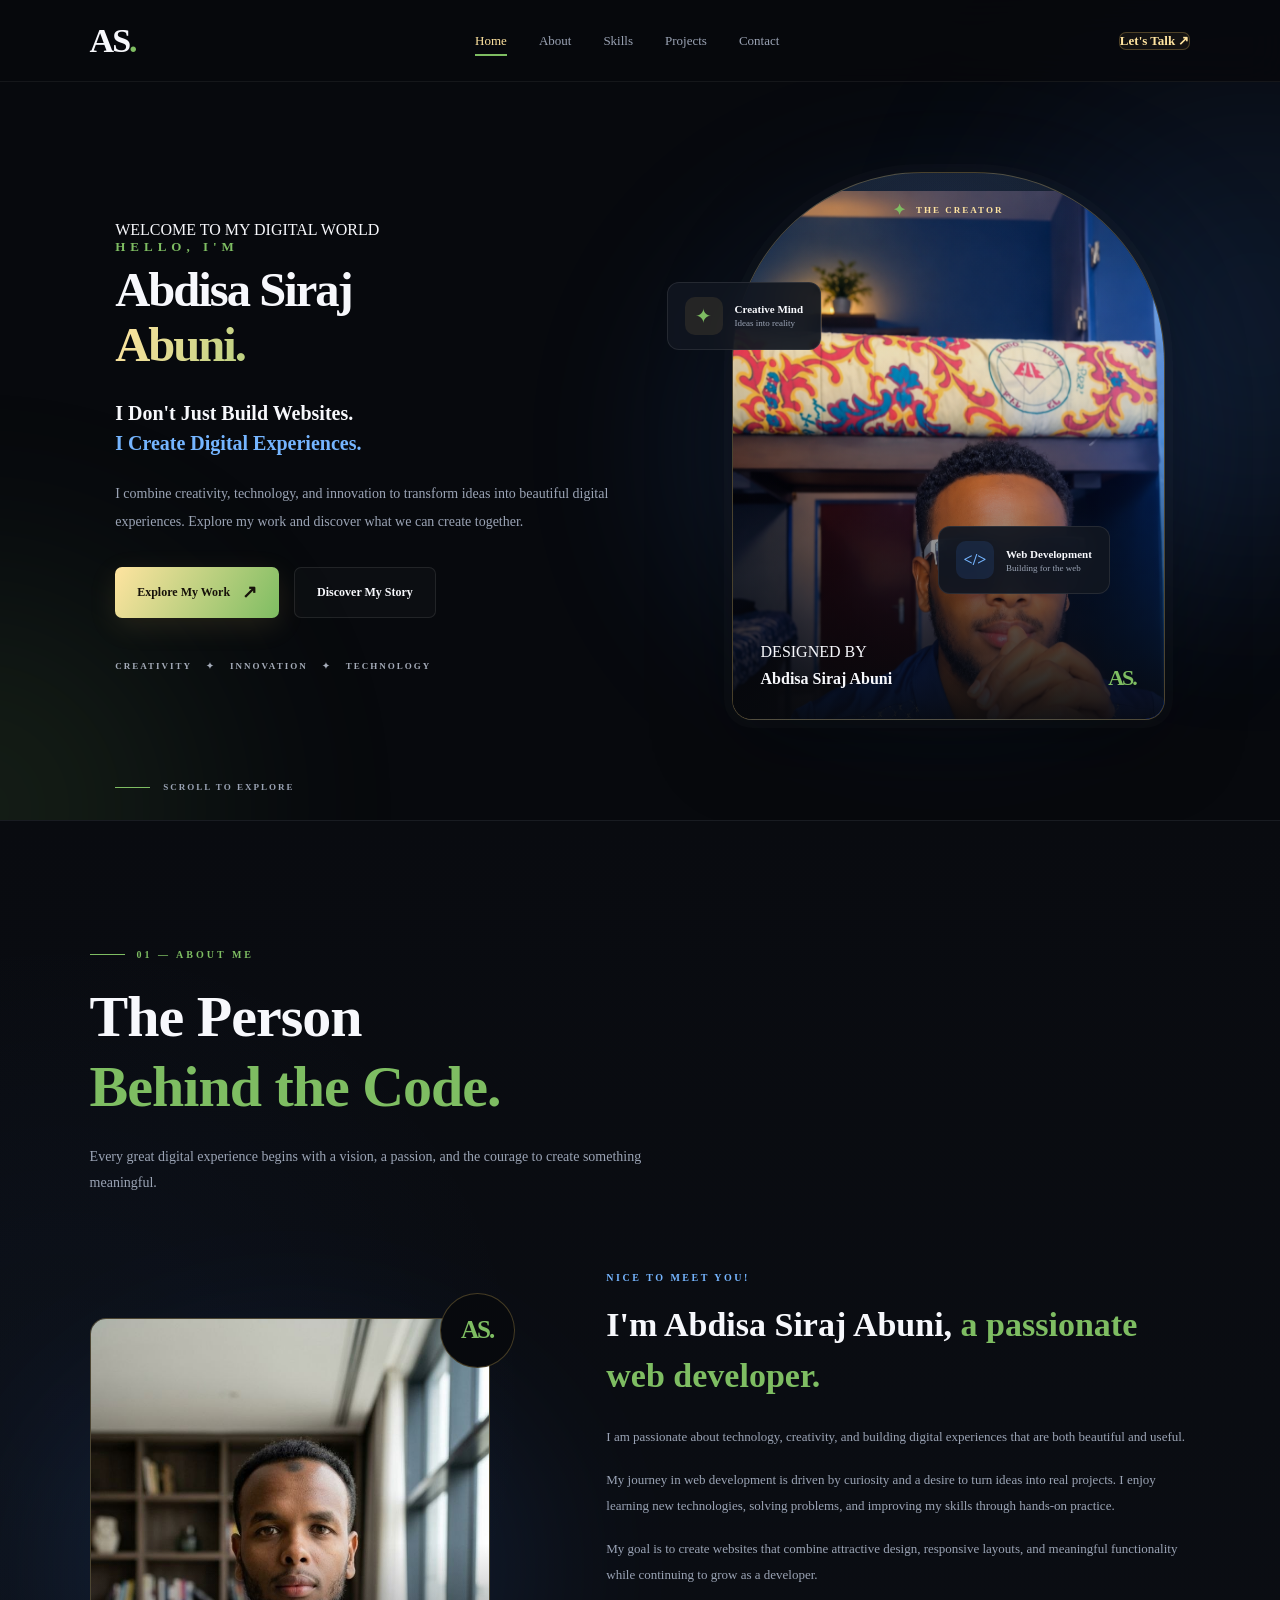
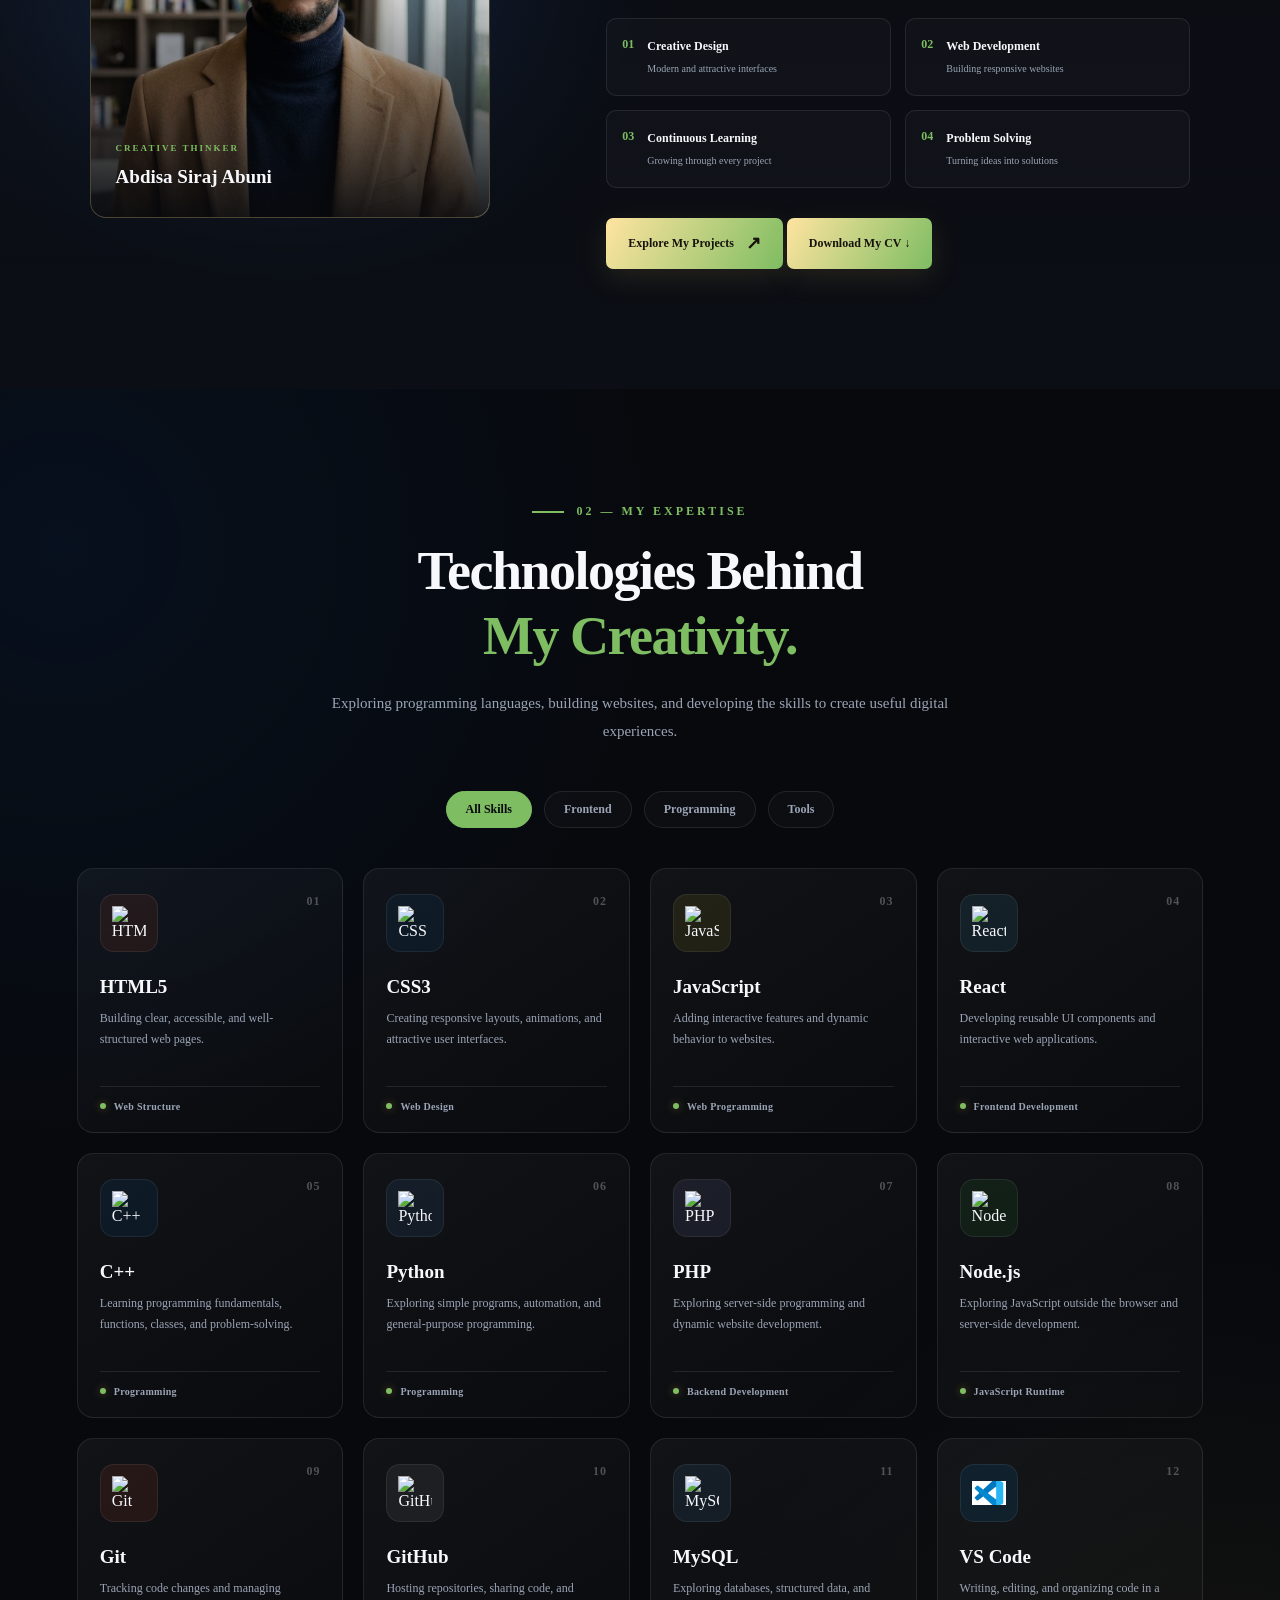
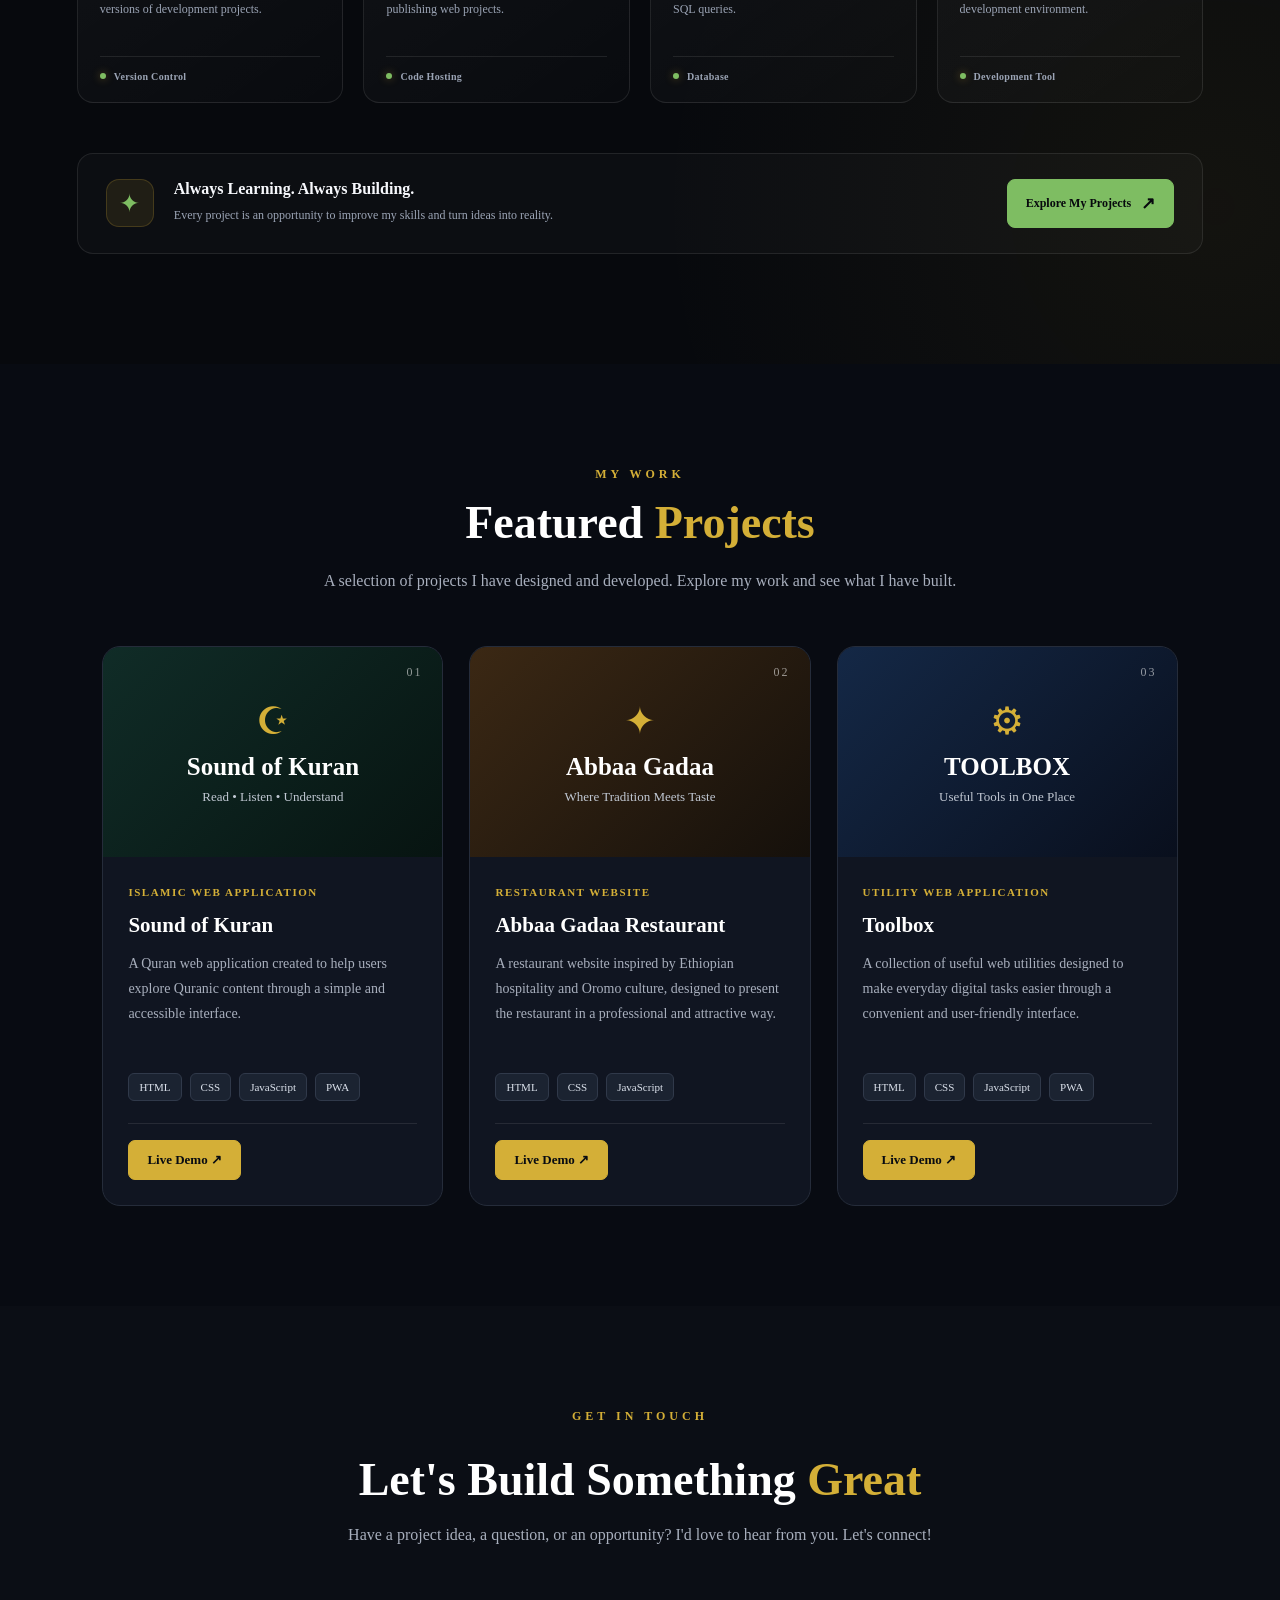
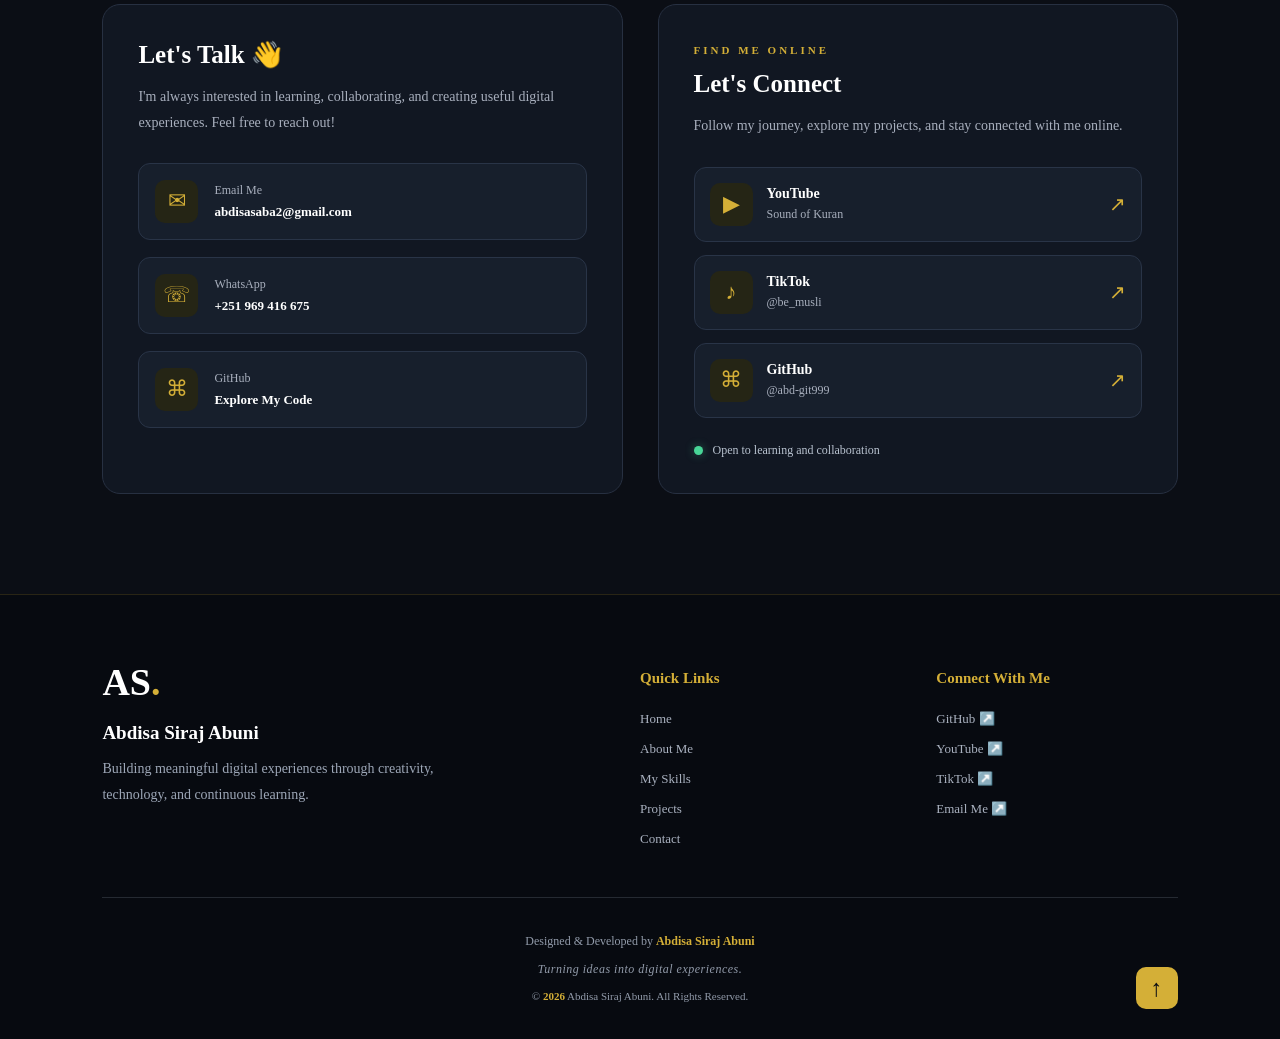
==== commit 59402bf7: "The final The final Upgrade" ====
--- a/index.html
+++ b/index.html
@@ -3,15 +3,20 @@
     <meta charset="UTF-8">
     <meta name="viewport" content="width=device-width, initial-scale=1.0"><meta name="description" content="The personal portfolio of Abdisa Siraj Abuni, showcasing web development, creative design, and digital projects.">
 
-<title>Abdisa Siraj Abuni | Digital Creator</title>
-
+<title>Abdisa Siraj Abuni | Software Engineering Student & Developer</title>
+
+<meta name="description" content="I'm Abdisa Siraj Abuni, a Software Engineering student at Wolkite University. Explore my web development projects, skills, and portfolio.">
+
+<meta name="keywords" content="Abdisa Siraj, Web Developer, Software Engineering Student, HTML, CSS, JavaScript, React, C++, Ethiopia">
+
+<meta name="author" content="Abdisa Siraj Abuni">
+
+<meta name="viewport" content="width=device-width, initial-scale=1.0">
+
+<meta property="og:title" content="Abdisa Siraj Abuni | Developer Portfolio">
+<meta property="og:description" content="Explore my projects, technical skills, and software development journey.">
+<meta property="og:type" content="website">
 <link rel="stylesheet" href="style.css">
-
-<link rel="preconnect" href="https://fonts.googleapis.com">
-<link rel="preconnect" href="https://fonts.gstatic.com" crossorigin>
-
-<link href="https://fonts.googleapis.com/css2?family=Inter:wght@400;500;600;700;800&family=Playfair+Display:wght@600;700;800&display=swap" rel="stylesheet">
-
 </head><body><!-- Background Decoration -->
 <div class="background-glow glow-one"></div>
 <div class="background-glow glow-two"></div>
@@ -102,7 +107,7 @@
 
                 <img
                     src="images/profile.png"
-                    alt="Portrait of Abdisa Siraj Abuni"
+                    alt="Abdisa Siraj Abuni"
                     class="profile-image"
                 >
 
@@ -177,7 +182,7 @@
 
                 <img
                     src="images/image.png"
-                    alt="Portrait of Abdisa Siraj Abuni"
+                    alt="Abdisa Siraj Abuni"
                     class="about-image"
                 >
 
@@ -267,12 +272,19 @@
             <a href="#projects" class="btn btn-primary about-button">
                 Explore My Projects <span>↗</span>
             </a>
-
+<a
+  href="documents/Abdisa-Siraj-CV.pdf"
+  class="btn btn-primary"
+  download="Abdisa-Siraj-CV.pdf"
+>
+  Download My CV ↓
+</a>
         </div>
 
     </div>
 
 </div>
+
 
 </section>
 
@@ -627,30 +639,337 @@
 
 </section>
 <!-- =============== END SKILLS SECTION =============== -->
-    <section class="coming-soon" id="projects">
-        <p>03 — SELECTED WORK</p>
-        <h2>Ideas transformed into digital experiences.</h2>
-        <span>Projects section coming next.</span>
-    </section>
-
-    <section class="coming-soon" id="contact">
-        <p>04 — LET'S CONNECT</p>
-        <h2>Have an idea? Let's bring it to life.</h2>
-        <span>Contact section coming next.</span>
-    </section>
+    <!-- Projects Section -->
+<section id="projects" class="projects-section">
+  <div class="section-heading">
+    <span class="section-tag">MY WORK</span>
+    <h2>Featured <span>Projects</span></h2>
+    <p>
+      A selection of projects I have designed and developed.
+      Explore my work and see what I have built.
+    </p>
+  </div>
+
+  <div class="projects-grid">
+
+    <!-- Sound of Kuran -->
+    <article class="project-card">
+      <div class="project-preview project-quran">
+        <span class="project-number">01</span>
+        <div class="preview-content">
+          <span class="preview-icon">☪</span>
+          <h3>Sound of Kuran</h3>
+          <p>Read • Listen • Understand</p>
+        </div>
+      </div>
+
+      <div class="project-info">
+        <span class="project-category">Islamic Web Application</span>
+        <h3>Sound of Kuran</h3>
+        <p>
+          A Quran web application created to help users explore
+          Quranic content through a simple and accessible interface.
+        </p>
+
+        <div class="project-tech">
+          <span>HTML</span>
+          <span>CSS</span>
+          <span>JavaScript</span>
+          <span>PWA</span>
+        </div>
+
+        <div class="project-links">
+          <a
+            href="https://abd-git999.github.io/my-project/bds.html"
+            target="_blank"
+            rel="noopener noreferrer"
+            class="project-btn"
+          >
+            Live Demo ↗
+          </a>
+        </div>
+      </div>
+    </article>
+
+    <!-- Abbaa Gadaa Restaurant -->
+    <article class="project-card">
+      <div class="project-preview project-restaurant">
+        <span class="project-number">02</span>
+        <div class="preview-content">
+          <span class="preview-icon">✦</span>
+          <h3>Abbaa Gadaa</h3>
+          <p>Where Tradition Meets Taste</p>
+        </div>
+      </div>
+
+      <div class="project-info">
+        <span class="project-category">Restaurant Website</span>
+        <h3>Abbaa Gadaa Restaurant</h3>
+        <p>
+          A restaurant website inspired by Ethiopian hospitality
+          and Oromo culture, designed to present the restaurant
+          in a professional and attractive way.
+        </p>
+
+        <div class="project-tech">
+          <span>HTML</span>
+          <span>CSS</span>
+          <span>JavaScript</span>
+        </div>
+
+        <div class="project-links">
+          <a
+            href="https://abd-git999.github.io/Abbaa_Gadaa_Restaurant/"
+            target="_blank"
+            rel="noopener noreferrer"
+            class="project-btn"
+          >
+            Live Demo ↗
+          </a>
+        </div>
+      </div>
+    </article>
+
+    <!-- Toolbox -->
+    <article class="project-card">
+      <div class="project-preview project-toolbox">
+        <span class="project-number">03</span>
+        <div class="preview-content">
+          <span class="preview-icon">⚙</span>
+          <h3>TOOLBOX</h3>
+          <p>Useful Tools in One Place</p>
+        </div>
+      </div>
+
+      <div class="project-info">
+        <span class="project-category">Utility Web Application</span>
+        <h3>Toolbox</h3>
+        <p>
+          A collection of useful web utilities designed to make
+          everyday digital tasks easier through a convenient
+          and user-friendly interface.
+        </p>
+
+        <div class="project-tech">
+          <span>HTML</span>
+          <span>CSS</span>
+          <span>JavaScript</span>
+          <span>PWA</span>
+        </div>
+
+        <div class="project-links">
+          <a
+            href="https://abd-git999.github.io/TOOLBOX/"
+            target="_blank"
+            rel="noopener noreferrer"
+            class="project-btn"
+          >
+            Live Demo ↗
+          </a>
+        </div>
+      </div>
+    </article>
+
+  </div>
+</section>
+
+   <!-- Contact Section -->
+<section id="contact" class="contact-section">
+
+  <div class="contact-heading">
+    <span class="section-tag">GET IN TOUCH</span>
+    <h2>Let's Build Something <span>Great</span></h2>
+    <p>
+      Have a project idea, a question, or an opportunity?
+      I'd love to hear from you. Let's connect!
+    </p>
+  </div>
+
+  <div class="contact-container">
+
+    <!-- Contact Information -->
+    <div class="contact-info">
+      <h3>Let's Talk 👋</h3>
+
+      <p class="contact-description">
+        I'm always interested in learning, collaborating,
+        and creating useful digital experiences.
+        Feel free to reach out!
+      </p>
+
+      <a href="mailto:abdisasaba2@gmail.com" class="contact-item">
+        <span class="contact-icon">✉</span>
+        <span>
+          <small>Email Me</small>
+          <strong>abdisasaba2@gmail.com</strong>
+        </span>
+      </a>
+
+      <a
+        href="https://wa.me/251969416675"
+        target="_blank"
+        rel="noopener noreferrer"
+        class="contact-item"
+      >
+        <span class="contact-icon">☏</span>
+        <span>
+          <small>WhatsApp</small>
+          <strong>+251 969 416 675</strong>
+        </span>
+      </a>
+
+      <a
+        href="https://github.com/abd-git999"
+        target="_blank"
+        rel="noopener noreferrer"
+        class="contact-item"
+      >
+        <span class="contact-icon">⌘</span>
+        <span>
+          <small>GitHub</small>
+          <strong>Explore My Code</strong>
+        </span>
+      </a>
+    </div>
+
+    <!-- Social Media -->
+    <div class="social-card">
+      <span class="social-label">FIND ME ONLINE</span>
+      <h3>Let's Connect</h3>
+      <p>
+        Follow my journey, explore my projects,
+        and stay connected with me online.
+      </p>
+
+      <div class="social-links">
+
+        <a
+          href="https://www.youtube.com/@Kuran_sound"
+          target="_blank"
+          rel="noopener noreferrer"
+          class="social-link youtube"
+          aria-label="Visit my YouTube channel"
+        >
+          <span class="social-symbol">▶</span>
+          <span>
+            <strong>YouTube</strong>
+            <small>Sound of Kuran</small>
+          </span>
+          <span class="social-arrow">↗</span>
+        </a>
+
+        <a
+          href="https://www.tiktok.com/@be_musli"
+          target="_blank"
+          rel="noopener noreferrer"
+          class="social-link tiktok"
+          aria-label="Visit my TikTok profile"
+        >
+          <span class="social-symbol">♪</span>
+          <span>
+            <strong>TikTok</strong>
+            <small>@be_musli</small>
+          </span>
+          <span class="social-arrow">↗</span>
+        </a>
+
+        <a
+          href="https://github.com/abd-git999"
+          target="_blank"
+          rel="noopener noreferrer"
+          class="social-link github"
+          aria-label="Visit my GitHub profile"
+        >
+          <span class="social-symbol">⌘</span>
+          <span>
+            <strong>GitHub</strong>
+            <small>@abd-git999</small>
+          </span>
+          <span class="social-arrow">↗</span>
+        </a>
+
+      </div>
+
+      <div class="contact-note">
+        <span class="availability-dot"></span>
+        Open to learning and collaboration
+      </div>
+    </div>
+
+  </div>
+</section>
 
 </main>
 
 <!-- Footer -->
-<footer class="footer">
-    <a href="#home" class="logo">AS<span>.</span></a>
+<!-- ===== FOOTER ===== -->
+<footer class="site-footer">
+
+  <div class="footer-main">
+
+    <!-- Brand -->
+    <div class="footer-brand">
+      <a href="#home" class="footer-logo">AS<span>.</span></a>
+
+      <h3>Abdisa Siraj Abuni</h3>
+
+      <p>
+        Building meaningful digital experiences through
+        creativity, technology, and continuous learning.
+      </p>
+    </div>
+
+    <!-- Quick Links -->
+    <div class="footer-links">
+      <h4>Quick Links</h4>
+
+      <a href="#home">Home</a>
+      <a href="#about">About Me</a>
+      <a href="#skills">My Skills</a>
+      <a href="#projects">Projects</a>
+      <a href="#contact">Contact</a>
+    </div>
+
+    <!-- Social Links -->
+    <div class="footer-social">
+      <h4>Connect With Me</h4>
+
+      <a href="https://github.com/abd-git999"
+         target="_blank" rel="noopener noreferrer">GitHub ↗️</a>
+
+      <a href="https://www.youtube.com/@Kuran_sound"
+         target="_blank" rel="noopener noreferrer">YouTube ↗️</a>
+
+      <a href="https://www.tiktok.com/@be_musli"
+         target="_blank" rel="noopener noreferrer">TikTok ↗️</a>
+
+      <a href="mailto:abdisasaba2@gmail.com">Email Me ↗️</a>
+    </div>
+
+  </div>
+
+  <!-- Footer Bottom -->
+  <div class="footer-bottom">
 
     <p>
-        Designed with creativity by
-        <strong>Abdisa Siraj Abuni</strong>
+      Designed &amp; Developed by
+      <span>Abdisa Siraj Abuni</span>
     </p>
 
-    <span>© 2026 — All Rights Reserved.</span>
+    <p class="footer-motto">
+      Turning ideas into digital experiences.
+    </p>
+
+    <p class="footer-copyright">
+      &copy; <span id="currentYear">2026</span>
+      Abdisa Siraj Abuni. All Rights Reserved.
+    </p>
+
+  </div>
+
+  <!-- Back to Top -->
+  <a href="#home" class="back-to-top" aria-label="Back to top">↑</a>
+
 </footer>
 
 <script src="script.js"></script>
--- a/style.css
+++ b/style.css
@@ -2033,4 +2033,1265 @@
     font-size: 11px;
 }
 
+}
+/* =========================================
+PROJECTS SECTION
+========================================= */
+
+.projects-section {
+position: relative;
+padding: 110px 6%;
+overflow: hidden;
+background: var(--ag-dark);
+}
+
+.projects-container {
+width: 100%;
+max-width: 1250px;
+margin: 0 auto;
+}
+
+/* Heading */
+
+.projects-heading {
+max-width: 760px;
+margin: 0 auto 55px;
+text-align: center;
+}
+
+.projects-heading .section-label {
+display: inline-flex;
+align-items: center;
+justify-content: center;
+gap: 12px;
+margin-bottom: 20px;
+color: var(--ag-gold);
+font-size: 12px;
+font-weight: 700;
+letter-spacing: 3px;
+text-transform: uppercase;
+}
+
+.projects-heading .label-line {
+width: 32px;
+height: 2px;
+background: var(--ag-gold);
+}
+
+.projects-heading h2 {
+margin: 0 0 20px;
+color: var(--ag-white);
+font-size: clamp(32px, 5vw, 54px);
+font-weight: 800;
+line-height: 1.2;
+letter-spacing: -1.5px;
+}
+
+.projects-heading h2 span {
+display: block;
+color: var(--ag-gold);
+}
+
+.projects-heading > p {
+max-width: 620px;
+margin: 0 auto;
+color: var(--ag-muted);
+font-size: 15px;
+line-height: 1.9;
+}
+
+/* Project Grid */
+
+.projects-grid {
+display: grid;
+grid-template-columns: repeat(3, minmax(0, 1fr));
+gap: 24px;
+align-items: stretch;
+}
+
+/* Project Card */
+
+.project-card {
+min-width: 0;
+overflow: hidden;
+background: var(--ag-card);
+border: 1px solid var(--ag-border);
+border-radius: 16px;
+transition:
+transform 0.35s ease,
+border-color 0.35s ease,
+box-shadow 0.35s ease;
+}
+
+.project-card:hover {
+transform: translateY(-8px);
+border-color: rgba(212, 175, 55, 0.5);
+box-shadow: 0 18px 45px rgba(0, 0, 0, 0.25);
+}
+
+/* Project Visual Areas */
+
+.project-image {
+position: relative;
+display: flex;
+align-items: center;
+justify-content: center;
+min-height: 245px;
+padding: 25px 20px;
+overflow: hidden;
+}
+
+.project-restaurant {
+background:
+radial-gradient(
+circle at 80% 20%,
+rgba(212, 175, 55, 0.2),
+transparent 40%
+),
+linear-gradient(135deg, #17251d, #080c0a);
+}
+
+.project-quran {
+background:
+radial-gradient(
+circle at 50% 35%,
+rgba(212, 175, 55, 0.18),
+transparent 50%
+),
+linear-gradient(135deg, #151b17, #080b09);
+}
+
+.project-toolbox {
+background:
+radial-gradient(
+circle at 80% 15%,
+rgba(0, 112, 255, 0.22),
+transparent 45%
+),
+linear-gradient(135deg, #101b2b, #080b10);
+}
+
+/* Small Browser Preview */
+
+.project-browser {
+width: 100%;
+max-width: 300px;
+overflow: hidden;
+background: #101511;
+border: 1px solid rgba(212, 175, 55, 0.35);
+border-radius: 9px;
+box-shadow: 0 12px 30px rgba(0, 0, 0, 0.3);
+transition: transform 0.4s ease;
+}
+
+.project-card:hover .project-browser {
+transform: scale(1.035);
+}
+
+.browser-top {
+display: flex;
+align-items: center;
+gap: 5px;
+padding: 9px 10px;
+background: #1c241e;
+border-bottom: 1px solid rgba(255, 255, 255, 0.08);
+}
+
+.browser-top > span {
+width: 6px;
+height: 6px;
+background: #8e9b8f;
+border-radius: 50%;
+}
+
+.browser-top > p {
+margin: 0 0 0 7px;
+color: #a9b6aa;
+font-size: 7px;
+letter-spacing: 1px;
+}
+
+.restaurant-preview {
+padding: 22px 12px 25px;
+text-align: center;
+}
+
+.preview-label {
+color: var(--ag-gold);
+font-size: 7px;
+letter-spacing: 2px;
+}
+
+.restaurant-preview h3 {
+margin: 12px 0 5px;
+color: #f5d982;
+font-family: Georgia, serif;
+font-size: 31px;
+}
+
+.restaurant-preview p {
+margin: 0 0 17px;
+color: #e4e7df;
+font-family: Georgia, serif;
+font-size: 11px;
+font-style: italic;
+}
+
+.preview-button {
+display: inline-block;
+padding: 8px 12px;
+color: #111;
+background: var(--ag-gold);
+border-radius: 3px;
+font-size: 7px;
+font-weight: 800;
+letter-spacing: 1px;
+}
+
+/* Quran Preview */
+
+.quran-preview {
+width: 100%;
+max-width: 270px;
+padding: 22px 15px;
+text-align: center;
+background: rgba(255, 255, 255, 0.025);
+border: 1px solid rgba(212, 175, 55, 0.3);
+border-radius: 12px;
+transition: transform 0.4s ease;
+}
+
+.project-card:hover .quran-preview {
+transform: scale(1.035);
+}
+
+.quran-symbol {
+margin-bottom: 8px;
+color: var(--ag-gold);
+font-size: 38px;
+}
+
+.quran-small {
+color: #b9c6ba;
+font-size: 7px;
+letter-spacing: 2px;
+}
+
+.quran-preview h3 {
+margin: 13px 0;
+color: #fff;
+font-family: Georgia, serif;
+font-size: 25px;
+}
+
+.quran-preview h3 span {
+color: var(--ag-gold);
+}
+.quran-divider {
+width: 65px;
+height: 1px;
+margin: 0 auto 15px;
+background: var(--ag-gold);
+}
+
+.quran-preview > p {
+margin: 0 0 7px;
+color: #f0d982;
+font-size: 21px;
+}
+
+.quran-translation {
+color: #b9c6ba;
+font-size: 10px;
+}
+
+/* Toolbox Preview */
+
+.toolbox-preview {
+width: 100%;
+max-width: 275px;
+padding: 17px;
+background: rgba(9, 15, 25, 0.9);
+border: 1px solid rgba(100, 165, 255, 0.25);
+border-radius: 12px;
+box-shadow: 0 12px 30px rgba(0, 0, 0, 0.25);
+transition: transform 0.4s ease;
+}
+
+.project-card:hover .toolbox-preview {
+transform: scale(1.035);
+}
+
+.toolbox-header {
+display: flex;
+align-items: center;
+gap: 9px;
+margin-bottom: 17px;
+color: #dbe8ff;
+font-size: 10px;
+font-weight: 700;
+letter-spacing: 1px;
+}
+
+.toolbox-logo {
+display: flex;
+align-items: center;
+justify-content: center;
+width: 27px;
+height: 27px;
+color: #07111f;
+background: #70b7ff;
+border-radius: 7px;
+font-size: 15px;
+}
+
+.toolbox-grid {
+display: grid;
+grid-template-columns: repeat(2, minmax(0, 1fr));
+gap: 9px;
+}
+
+.toolbox-item {
+display: flex;
+flex-direction: column;
+align-items: center;
+gap: 7px;
+padding: 12px 5px;
+background: rgba(255, 255, 255, 0.04);
+border: 1px solid rgba(255, 255, 255, 0.07);
+border-radius: 8px;
+}
+
+.toolbox-item > span {
+color: #83bdff;
+font-size: 22px;
+}
+
+.toolbox-item small {
+color: #c6d1e2;
+font-size: 9px;
+}
+
+/* Project Number Label */
+
+.project-type {
+position: absolute;
+bottom: 14px;
+left: 16px;
+color: rgba(255, 255, 255, 0.65);
+font-size: 9px;
+font-weight: 700;
+letter-spacing: 1.5px;
+}
+
+/* Project Information */
+
+.project-content {
+display: flex;
+flex-direction: column;
+height: calc(100% - 245px);
+min-height: 250px;
+padding: 23px 22px;
+}
+
+.project-title-row {
+display: flex;
+align-items: flex-start;
+justify-content: space-between;
+gap: 12px;
+margin-bottom: 12px;
+}
+
+.project-title-row h3 {
+margin: 0;
+color: var(--ag-white);
+font-size: 18px;
+line-height: 1.5;
+}
+
+.project-arrow {
+display: flex;
+align-items: center;
+justify-content: center;
+width: 31px;
+height: 31px;
+flex-shrink: 0;
+color: var(--ag-gold);
+background: rgba(212, 175, 55, 0.08);
+border: 1px solid rgba(212, 175, 55, 0.2);
+border-radius: 50%;
+transition:
+color 0.3s ease,
+background 0.3s ease,
+transform 0.3s ease;
+}
+
+.project-card:hover .project-arrow {
+color: var(--ag-black);
+background: var(--ag-gold);
+transform: rotate(45deg);
+}
+
+.project-content > p {
+margin: 0 0 20px;
+color: var(--ag-muted);
+font-size: 12px;
+line-height: 1.9;
+}
+
+/* Technology Tags */
+
+.project-tags {
+display: flex;
+flex-wrap: wrap;
+gap: 7px;
+margin-bottom: 20px;
+}
+
+.project-tags span {
+padding: 6px 9px;
+color: #d0c6a4;
+background: rgba(212, 175, 55, 0.06);
+border: 1px solid rgba(212, 175, 55, 0.16);
+border-radius: 5px;
+font-size: 10px;
+font-weight: 600;
+}
+
+/* Project Links */
+
+.project-links {
+margin-top: auto;
+padding-top: 16px;
+border-top: 1px solid var(--ag-border);
+}
+
+.project-link {
+display: inline-flex;
+align-items: center;
+gap: 8px;
+color: var(--ag-gold);
+font-size: 12px;
+font-weight: 700;
+text-decoration: none;
+transition: gap 0.3s ease;
+}
+
+.project-link:hover {
+gap: 13px;
+}
+
+.project-link span {
+font-size: 16px;
+}
+
+/* Bottom Call to Action */
+
+.projects-bottom {
+display: flex;
+align-items: center;
+justify-content: center;
+flex-wrap: wrap;
+gap: 12px;
+margin-top: 45px;
+text-align: center;
+}
+
+.projects-bottom p {
+margin: 0;
+color: var(--ag-muted);
+font-size: 13px;
+}
+
+.projects-bottom > a {
+display: inline-flex;
+align-items: center;
+gap: 8px;
+color: var(--ag-gold);
+font-size: 13px;
+font-weight: 700;
+text-decoration: none;
+}
+
+.projects-bottom > a:hover {
+color: #f5d982;
+}
+
+/* Responsive Layout */
+
+@media (max-width: 1050px) {
+.projects-grid {
+grid-template-columns: repeat(2, minmax(0, 1fr));
+}
+}
+
+@media (max-width: 650px) {
+.projects-section {
+padding: 80px 5%;
+}
+
+.projects-heading {
+    margin-bottom: 38px;
+}
+
+.projects-heading h2 {
+    font-size: 36px;
+    letter-spacing: -1px;
+}
+
+.projects-heading > p {
+    font-size: 13px;
+}
+
+.projects-grid {
+    grid-template-columns: 1fr;
+    gap: 20px;
+}
+
+.project-image {
+    min-height: 235px;
+}
+.project-content {
+    height: auto;
+    min-height: 245px;
+    padding: 21px 19px;
+}
+
+.projects-bottom {
+    flex-direction: column;
+}
+
+}
+/* ===== PROJECTS SECTION ===== */
+
+.projects-section {
+  padding: 100px 8%;
+  background: #080b12;
+  color: #ffffff;
+}
+
+.section-heading {
+  max-width: 700px;
+  margin: 0 auto 50px;
+  text-align: center;
+}
+
+.section-tag {
+  display: inline-block;
+  margin-bottom: 14px;
+  color: #d4af37;
+  font-size: 12px;
+  font-weight: 700;
+  letter-spacing: 4px;
+}
+
+.section-heading h2 {
+  margin-bottom: 18px;
+  font-size: clamp(32px, 5vw, 46px);
+}
+
+.section-heading h2 span {
+  color: #d4af37;
+}
+
+.section-heading > p {
+  color: #a8afbd;
+  line-height: 1.8;
+}
+
+.projects-grid {
+  display: grid;
+  grid-template-columns: repeat(3, minmax(0, 1fr));
+  gap: 26px;
+  max-width: 1250px;
+  margin: 0 auto;
+}
+
+.project-card {
+  overflow: hidden;
+  background: #101521;
+  border: 1px solid #252c3a;
+  border-radius: 18px;
+  transition:
+    transform 0.3s ease,
+    border-color 0.3s ease,
+    box-shadow 0.3s ease;
+}
+
+.project-card:hover {
+  transform: translateY(-8px);
+  border-color: #d4af37;
+  box-shadow: 0 15px 40px rgba(0, 0, 0, 0.3);
+}
+
+.project-preview {
+  position: relative;
+  display: flex;
+  align-items: center;
+  justify-content: center;
+  min-height: 210px;
+  padding: 25px;
+  overflow: hidden;
+  text-align: center;
+}
+
+.project-quran {
+  background: linear-gradient(135deg, #102c27, #071411);
+}
+
+.project-restaurant {
+  background: linear-gradient(135deg, #3b2814, #15100b);
+}
+
+.project-toolbox {
+  background: linear-gradient(135deg, #142846, #090f1d);
+}
+
+.project-number {
+  position: absolute;
+  top: 18px;
+  right: 20px;
+  color: rgba(255, 255, 255, 0.55);
+  font-size: 12px;
+  letter-spacing: 2px;
+}
+
+.preview-content {
+  position: relative;
+  z-index: 1;
+}
+
+.preview-icon {
+  display: block;
+  margin-bottom: 10px;
+  color: #d4af37;
+  font-size: 38px;
+}
+
+.preview-content h3 {
+  margin-bottom: 8px;
+  font-size: 25px;
+}
+
+.preview-content p {
+  color: #c1c8d3;
+  font-size: 13px;
+}
+
+.project-info {
+  padding: 25px;
+}
+
+.project-category {
+  color: #d4af37;
+  font-size: 11px;
+  font-weight: 700;
+  letter-spacing: 1.5px;
+  text-transform: uppercase;
+}
+
+.project-info h3 {
+  margin: 13px 0;
+  font-size: 21px;
+}
+
+.project-info > p {
+  min-height: 100px;
+  color: #a8afbd;
+  font-size: 14px;
+  line-height: 1.8;
+}
+
+.project-tech {
+  display: flex;
+  flex-wrap: wrap;
+  gap: 8px;
+  margin: 22px 0;
+}
+
+.project-tech span {
+  padding: 7px 10px;
+  color: #dce2ec;
+  background: #1b2331;
+  border: 1px solid #30394a;
+  border-radius: 6px;
+  font-size: 11px;
+}
+
+.project-links {
+  margin-top: 20px;
+}
+
+.project-btn {
+  display: inline-flex;
+  align-items: center;
+  justify-content: center;
+  padding: 11px 18px;
+  color: #080b12;
+  background: #d4af37;
+  border: 1px solid #d4af37;
+  border-radius: 7px;
+  font-size: 13px;
+  font-weight: 700;
+  text-decoration: none;
+  transition: 0.3s ease;
+}
+
+.project-btn:hover {
+  color: #d4af37;
+  background: transparent;
+}
+
+/* Responsive layout */
+
+@media (max-width: 1000px) {
+  .projects-grid {
+    grid-template-columns: repeat(2, minmax(0, 1fr));
+  }
+}
+
+@media (max-width: 650px) {
+  .projects-section {
+    padding: 70px 6%;
+  }
+
+  .projects-grid {
+    grid-template-columns: 1fr;
+  }
+
+  .project-info > p {
+    min-height: auto;
+  }
+}
+/* ===== CONTACT SECTION ===== */
+
+.contact-section {
+  padding: 100px 8%;
+  background: #0b0e15;
+  color: #ffffff;
+}
+
+.contact-heading {
+  max-width: 720px;
+  margin: 0 auto 55px;
+  text-align: center;
+}
+
+.contact-heading h2 {
+  margin: 15px 0;
+  font-size: clamp(32px, 5vw, 46px);
+}
+
+.contact-heading h2 span {
+  color: #d4af37;
+}
+
+.contact-heading > p {
+  color: #a8afbd;
+  line-height: 1.8;
+}
+
+.contact-container {
+  display: grid;
+  grid-template-columns: repeat(2, minmax(0, 1fr));
+  gap: 35px;
+  max-width: 1100px;
+  margin: 0 auto;
+}
+
+.contact-info,
+.social-card {
+  padding: 35px;
+  background: #111722;
+  border: 1px solid #273041;
+  border-radius: 18px;
+}
+
+.contact-info h3,
+.social-card h3 {
+  margin: 0 0 15px;
+  font-size: 25px;
+}
+
+.contact-description,
+.social-card > p {
+  margin-bottom: 28px;
+  color: #a8afbd;
+  font-size: 14px;
+  line-height: 1.8;
+}
+
+.contact-item {
+  display: flex;
+  align-items: center;
+  gap: 16px;
+  margin-top: 17px;
+  padding: 16px;
+  color: #ffffff;
+  text-decoration: none;
+  background: #171f2c;
+  border: 1px solid #293447;
+  border-radius: 12px;
+  transition: 0.3s ease;
+}
+
+.contact-item:hover {
+  border-color: #d4af37;
+  transform: translateX(5px);
+}
+
+.contact-icon {
+  display: flex;
+  flex-shrink: 0;
+  align-items: center;
+  justify-content: center;
+  width: 43px;
+  height: 43px;
+  color: #d4af37;
+  background: #252515;
+  border-radius: 10px;
+  font-size: 22px;
+}
+
+.contact-item > span:last-child {
+  display: flex;
+  flex-direction: column;
+  gap: 6px;
+  min-width: 0;
+}
+
+.contact-item small {
+  color: #a8afbd;
+  font-size: 12px;
+}
+
+.contact-item strong {
+  overflow-wrap: anywhere;
+  font-size: 13px;
+}
+
+.social-label {
+  display: inline-block;
+  margin-bottom: 14px;
+  color: #d4af37;
+  font-size: 11px;
+  font-weight: 700;
+  letter-spacing: 3px;
+}
+
+.social-links {
+  display: flex;
+  flex-direction: column;
+  gap: 13px;
+}
+
+.social-link {
+  display: flex;
+  align-items: center;
+  gap: 14px;
+  padding: 15px;
+  color: #ffffff;
+  text-decoration: none;
+  background: #171f2c;
+  border: 1px solid #293447;
+  border-radius: 12px;
+  transition: 0.3s ease;
+}
+
+.social-link:hover {
+  border-color: #d4af37;
+  transform: translateY(-3px);
+}
+
+.social-symbol {
+  display: flex;
+  flex-shrink: 0;
+  align-items: center;
+  justify-content: center;
+  width: 43px;
+  height: 43px;
+  color: #d4af37;
+  background: #252515;
+  border-radius: 10px;
+  font-size: 22px;
+}
+
+.social-link > span:nth-child(2) {
+  display: flex;
+  flex: 1;
+  flex-direction: column;
+  gap: 5px;
+  min-width: 0;
+}
+
+.social-link strong {
+  font-size: 14px;
+}
+
+.social-link small {
+  color: #a8afbd;
+  font-size: 12px;
+}
+
+.social-arrow {
+  color: #d4af37;
+  font-size: 20px;
+}
+
+.contact-note {
+  display: flex;
+  align-items: center;
+  gap: 10px;
+  margin-top: 25px;
+  color: #b8c2cf;
+  font-size: 12px;
+}
+
+.availability-dot {
+  width: 9px;
+  height: 9px;
+  flex-shrink: 0;
+  background: #48d597;
+  border-radius: 50%;
+  box-shadow: 0 0 10px rgba(72, 213, 151, 0.4);
+}
+
+/* Mobile Responsive */
+
+@media (max-width: 800px) {
+  .contact-container {
+    grid-template-columns: 1fr;
+  }
+
+  .contact-section {
+    padding: 75px 6%;
+  }
+}
+
+@media (max-width: 450px) {
+  .contact-info,
+  .social-card {
+    padding: 22px;
+  }
+
+  .contact-item {
+    padding: 12px;
+  }
+}
+/* ===== PROFESSIONAL FOOTER ===== */
+
+.site-footer {
+  position: relative;
+  padding: 65px 8% 0;
+  color: #ffffff;
+  background: #070a10;
+  border-top: 1px solid #292515;
+}
+
+.footer-main {
+  display: grid;
+  grid-template-columns: 2fr 1fr 1fr;
+  gap: 55px;
+  max-width: 1200px;
+  margin: 0 auto;
+  padding-bottom: 50px;
+}
+
+.footer-logo {
+  display: inline-block;
+  margin-bottom: 18px;
+  color: #ffffff;
+  font-size: 38px;
+  font-weight: 800;
+  text-decoration: none;
+}
+
+.footer-logo span {
+  color: #d4af37;
+}
+
+.footer-brand h3 {
+  margin-bottom: 12px;
+  font-size: 19px;
+}
+
+.footer-brand p {
+  max-width: 340px;
+  color: #9da7b7;
+  font-size: 14px;
+  line-height: 1.9;
+}
+
+.footer-links,
+.footer-social {
+  display: flex;
+  flex-direction: column;
+  align-items: flex-start;
+  gap: 14px;
+}
+
+.footer-links h4,
+.footer-social h4 {
+  margin: 10px 0 10px;
+  color: #d4af37;
+  font-size: 15px;
+}
+
+.footer-links a,
+.footer-social a {
+  color: #aab2c0;
+  font-size: 13px;
+  text-decoration: none;
+  transition: color 0.3s ease;
+}
+
+.footer-links a:hover,
+.footer-social a:hover {
+  color: #d4af37;
+}
+
+.footer-bottom {
+  padding: 25px 0;
+  text-align: center;
+  border-top: 1px solid #252a32;
+}
+
+.footer-bottom p {
+  margin: 8px 0;
+  color: #929baa;
+  font-size: 12px;
+  line-height: 1.7;
+}
+
+.footer-bottom p span {
+  color: #d4af37;
+  font-weight: 700;
+}
+
+.footer-motto {
+  font-style: italic;
+  letter-spacing: 0.5px;
+}
+
+.footer-copyright {
+  font-size: 11px !important;
+}
+
+.back-to-top {
+  position: absolute;
+  right: 8%;
+  bottom: 30px;
+  display: flex;
+  align-items: center;
+  justify-content: center;
+  width: 42px;
+  height: 42px;
+  color: #080b12;
+  background: #d4af37;
+  border-radius: 10px;
+  font-size: 24px;
+  font-weight: bold;
+  text-decoration: none;
+  transition: 0.3s ease;
+}
+
+.back-to-top:hover {
+  color: #d4af37;
+  background: transparent;
+  outline: 1px solid #d4af37;
+}
+
+/* Footer Responsive Design */
+
+@media (max-width: 800px) {
+  .footer-main {
+    grid-template-columns: repeat(2, minmax(0, 1fr));
+    gap: 35px;
+  }
+
+  .footer-brand {
+    grid-column: 1 / -1;
+  }
+}
+
+@media (max-width: 500px) {
+  .site-footer {
+    padding: 45px 6% 0;
+  }
+
+  .footer-main {
+    grid-template-columns: 1fr 1fr;
+    gap: 25px 18px;
+  }
+
+  .footer-brand {
+    grid-column: 1 / -1;
+  }
+
+  .footer-links h4,
+  .footer-social h4 {
+    font-size: 13px;
+  }
+
+  .back-to-top {
+    right: 6%;
+    bottom: 24px;
+    width: 36px;
+    height: 36px;
+  }
+
+  .footer-bottom {
+    padding-right: 35px;
+  }
+}
+/* ===== PROFESSIONAL ANIMATIONS ===== */
+
+/* Smooth scrolling */
+html {
+  scroll-behavior: smooth;
+}
+
+/* Consistent transitions for interactive elements */
+a,
+button {
+  transition:
+    color 0.3s ease,
+    background-color 0.3s ease,
+    border-color 0.3s ease,
+    box-shadow 0.3s ease,
+    transform 0.3s ease;
+}
+
+/* Hero entrance animation */
+.hero-content {
+  animation: heroEnter 0.9s ease-out both;
+}
+
+@keyframes heroEnter {
+  from {
+    opacity: 0;
+    transform: translateY(25px);
+  }
+
+  to {
+    opacity: 1;
+    transform: translateY(0);
+  }
+}
+
+/* Profile image hover effect */
+.hero-image img {
+  transition:
+    transform 0.5s ease,
+    filter 0.5s ease;
+}
+
+.hero-image img:hover {
+  transform: scale(1.04);
+  filter: drop-shadow(0 0 18px rgba(212, 175, 55, 0.25));
+}
+
+/* Skill cards */
+.skill-card {
+  transition:
+    transform 0.3s ease,
+    border-color 0.3s ease,
+    box-shadow 0.3s ease;
+}
+
+.skill-card:hover {
+  transform: translateY(-6px);
+  border-color: #d4af37;
+  box-shadow: 0 10px 28px rgba(212, 175, 55, 0.09);
+}
+
+/* Project cards */
+.project-card {
+  transition:
+    transform 0.3s ease,
+    border-color 0.3s ease,
+    box-shadow 0.3s ease;
+}
+
+.project-card:hover {
+  transform: translateY(-7px);
+  border-color: #d4af37;
+  box-shadow: 0 15px 35px rgba(212, 175, 55, 0.08);
+}
+
+/* Buttons */
+button:hover,
+.btn:hover,
+.project-btn:hover {
+  transform: translateY(-2px);
+}
+
+/* Respect reduced-motion accessibility preferences */
+@media (prefers-reduced-motion: reduce) {
+  html {
+    scroll-behavior: auto;
+  }
+
+  *,
+  *::before,
+  *::after {
+    animation-duration: 0.01ms !important;
+    animation-iteration-count: 1 !important;
+    transition-duration: 0.01ms !important;
+  }
+}
+/* ===== FINAL PORTFOLIO POLISH ===== */
+
+html {
+  scroll-behavior: smooth;
+}
+
+body {
+  overflow-x: hidden;
+}
+
+/* Gold and blue text selection */
+::selection {
+  background: #d4af37;
+  color: #080808;
+}
+
+/* Professional card transitions */
+.project-card,
+.skill-card,
+.contact-card {
+  transition:
+    transform 0.3s ease,
+    border-color 0.3s ease,
+    box-shadow 0.3s ease;
+}
+
+.project-card:hover,
+.skill-card:hover,
+.contact-card:hover {
+  transform: translateY(-6px);
+  border-color: #d4af37;
+  box-shadow: 0 12px 30px rgba(212, 175, 55, 0.12);
+}
+
+/* Accessible keyboard navigation */
+a:focus-visible,
+button:focus-visible {
+  outline: 2px solid #d4af37;
+  outline-offset: 4px;
+}
+
+/* Respect visitors who prefer less animation */
+@media (prefers-reduced-motion: reduce) {
+  html {
+    scroll-behavior: auto;
+  }
+
+  *,
+  *::before,
+  *::after {
+    animation-duration: 0.01ms !important;
+    animation-iteration-count: 1 !important;
+    transition-duration: 0.01ms !important;
+  }
 }
